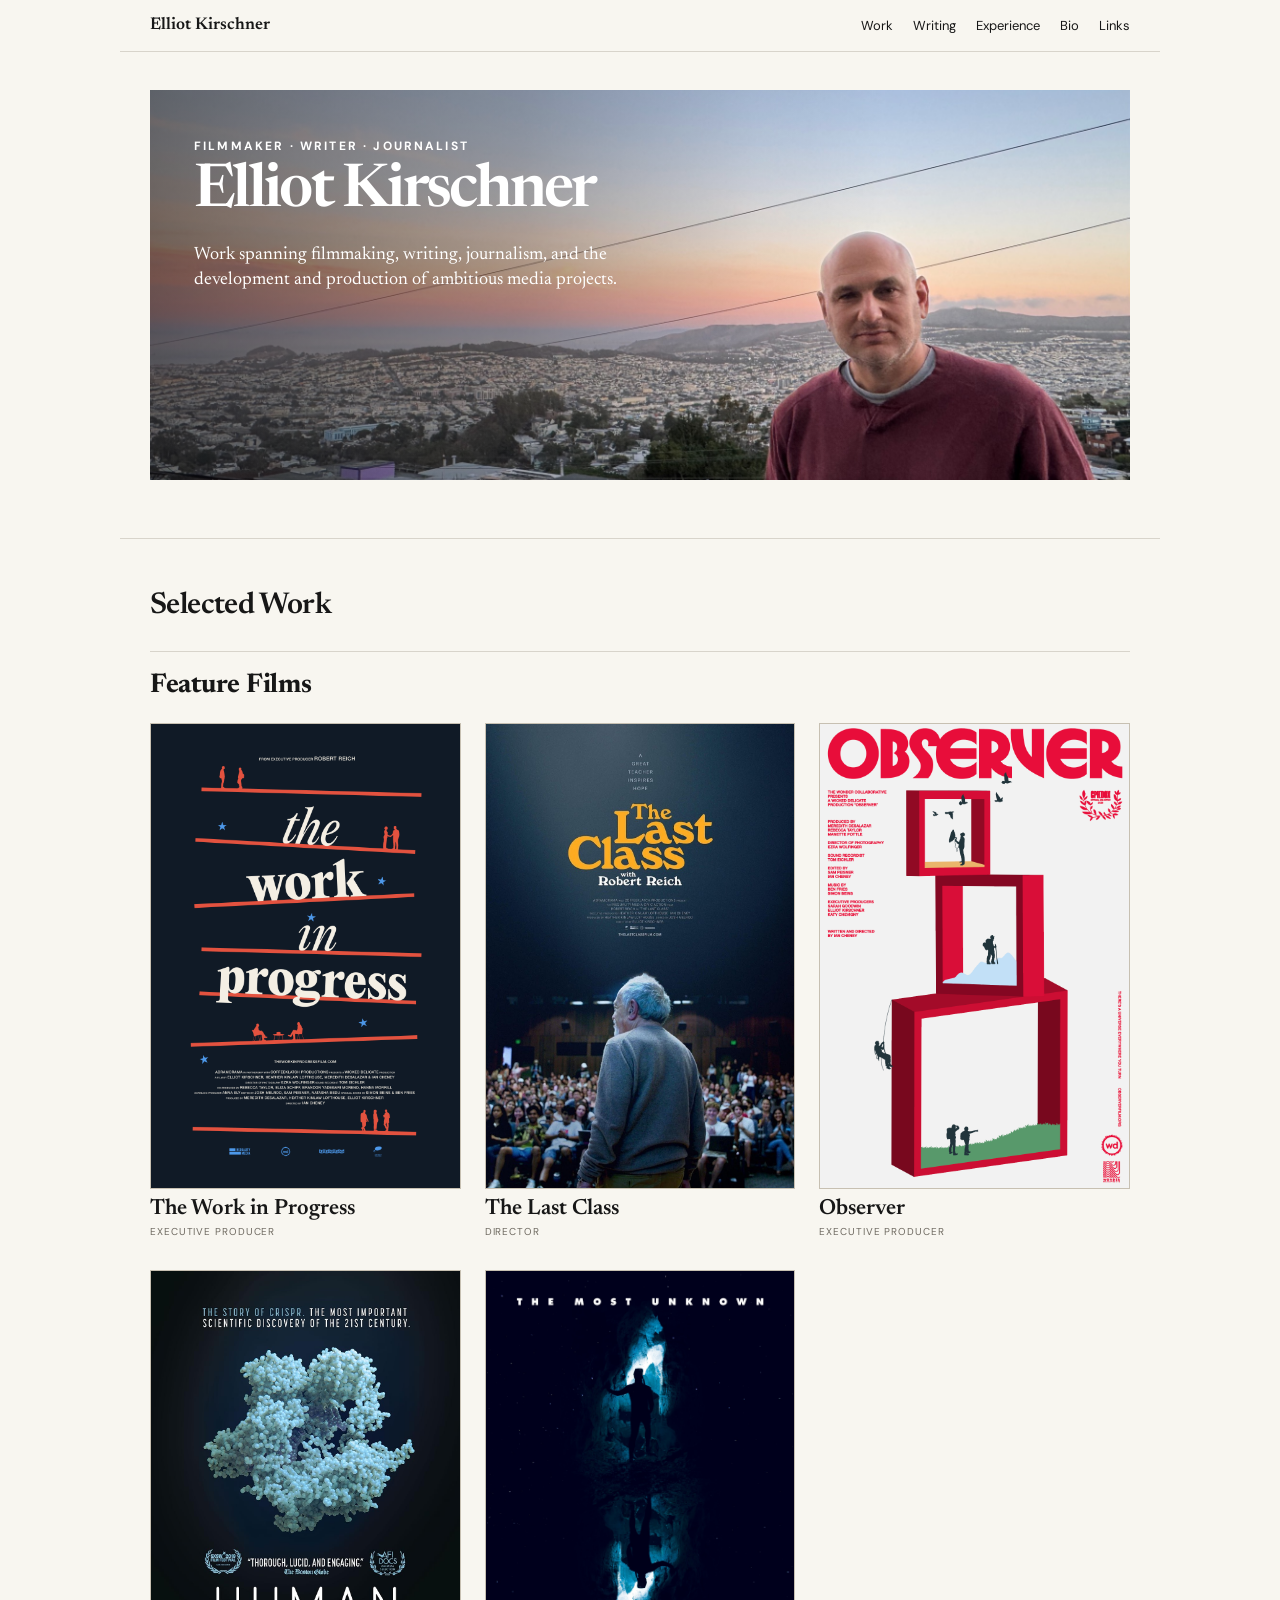
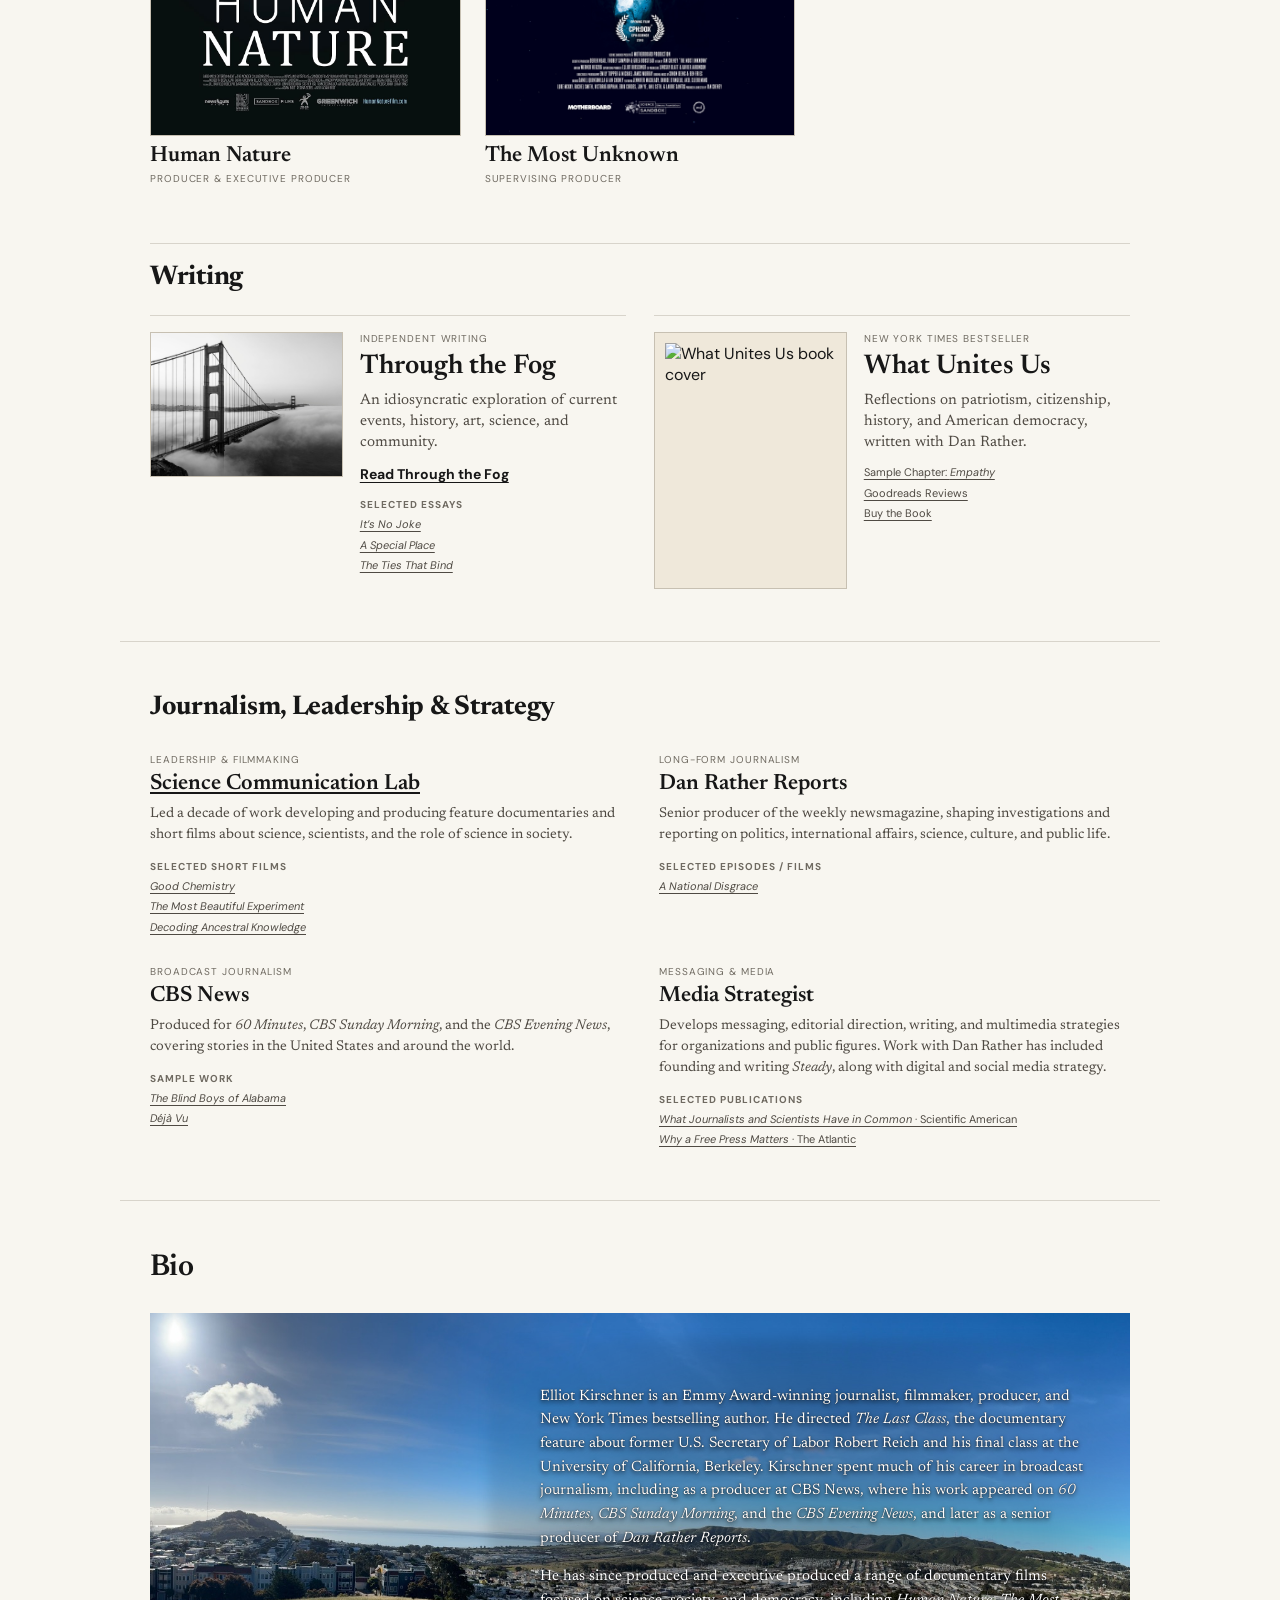
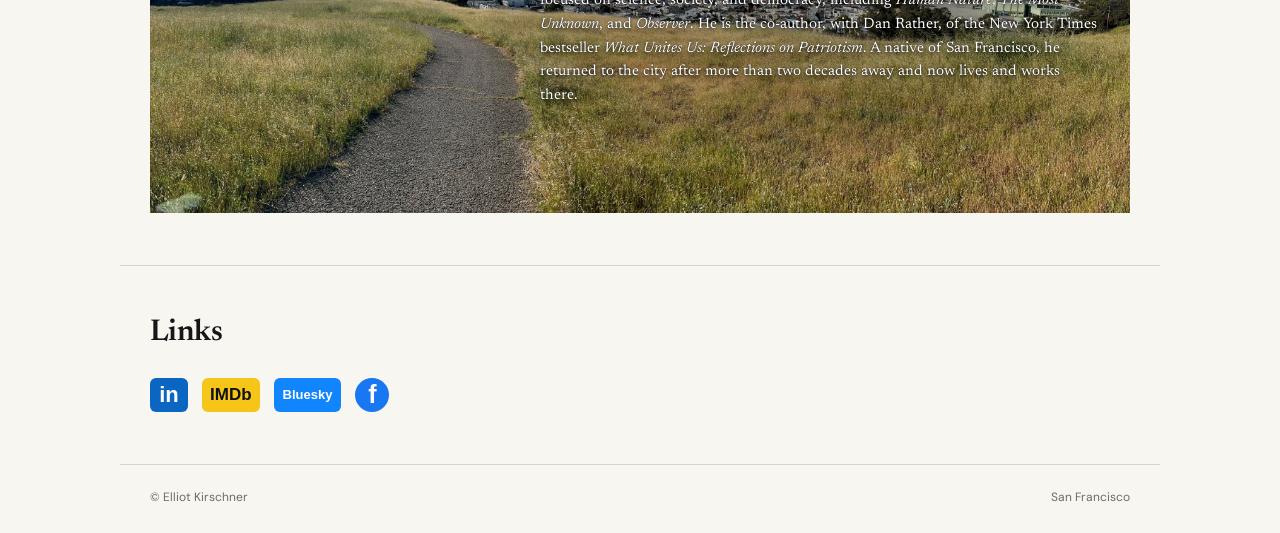
==== index.html @ ff033058 "Add files via upload" ====
<!doctype html>
<html lang="en">
<head>
<meta charset="utf-8">
<meta name="viewport" content="width=device-width,initial-scale=1">
<meta name="description" content="Elliot Kirschner — filmmaker, writer, journalist.">
<title>Elliot Kirschner</title>
<link rel="preconnect" href="https://fonts.googleapis.com">
<link rel="preconnect" href="https://fonts.gstatic.com" crossorigin>
<link href="https://fonts.googleapis.com/css2?family=DM+Sans:wght@400;500;600&family=Newsreader:opsz,wght@6..72,400;6..72,500;6..72,600&display=swap" rel="stylesheet">
<link rel="stylesheet" href="styles.css">
</head>
<body>
<header class="site-header wrap">
<a class="brand" href="#top">Elliot Kirschner</a>
<nav><a href="#work">Work</a><a href="#writing">Writing</a><a href="#experience">Experience</a><a href="#bio">Bio</a><a href="#links">Links</a></nav>
</header>

<main id="top">
<section class="hero wrap">
  <div class="hero-stage">
    <img src="images/hero-banner.jpg" alt="Elliot Kirschner overlooking San Francisco at sunset">
    <div class="hero-copy">
      <div class="kicker">FILMMAKER · WRITER · JOURNALIST</div>
      <h1>Elliot Kirschner</h1>
      <p>Work spanning filmmaking, writing, journalism, and the development and production of ambitious media projects.</p>
    </div>
  </div>
</section>

<section id="work" class="wrap section">
  <h2 class="major-heading">Selected Work</h2>
  <div class="content-section">
    <h3 class="section-heading">Feature Films</h3>
    <div class="films">
      <article class="film"><a class="poster" href="https://www.theworkinprogressfilm.com" target="_blank" rel="noopener"><img src="images/the-work-in-progress.png" alt="The Work in Progress poster"><span class="poster-hover">Americans across generations and backgrounds sit down, ask one another questions, and listen.</span></a><h4><a href="https://www.theworkinprogressfilm.com" target="_blank" rel="noopener">The Work in Progress</a></h4><div class="role">Executive Producer</div></article>
      <article class="film"><a class="poster" href="https://www.thelastclassfilm.com" target="_blank" rel="noopener"><img src="images/the-last-class.jpg" alt="The Last Class poster"><span class="poster-hover">Robert Reich teaches his final class at the University of California, Berkeley.</span></a><h4><a href="https://www.thelastclassfilm.com" target="_blank" rel="noopener">The Last Class</a></h4><div class="role">Director</div></article>
      <article class="film"><a class="poster" href="https://sciencecommunicationlab.org/science-documentaries/observer/" target="_blank" rel="noopener"><img src="images/observer.png" alt="Observer poster"><span class="poster-hover">An exploration of observation, attention, and the ways we learn to see.</span></a><h4><a href="https://sciencecommunicationlab.org/science-documentaries/observer/" target="_blank" rel="noopener">Observer</a></h4><div class="role">Executive Producer</div></article>
      <article class="film"><a class="poster" href="https://sciencecommunicationlab.org/science-documentaries/crispr/" target="_blank" rel="noopener"><img src="images/human-nature.jpg" alt="Human Nature poster"><span class="poster-hover">The story of CRISPR and the power to rewrite the code of life.</span></a><h4><a href="https://sciencecommunicationlab.org/science-documentaries/crispr/" target="_blank" rel="noopener">Human Nature</a></h4><div class="role">Producer &amp; Executive Producer</div></article>
      <article class="film"><a class="poster" href="https://www.sandboxfilms.org/films/the-most-unknown/" target="_blank" rel="noopener"><img src="images/the-most-unknown.jpg" alt="The Most Unknown poster"><span class="poster-hover">Nine scientists travel across disciplines in search of questions at the edge of knowledge.</span></a><h4><a href="https://www.sandboxfilms.org/films/the-most-unknown/" target="_blank" rel="noopener">The Most Unknown</a></h4><div class="role">Supervising Producer</div></article>
    </div>
  </div>

  <div id="writing" class="content-section writing-section">
    <h3 class="section-heading">Writing</h3>
    <div class="writing-grid">
      <article class="writing-feature">
        <div class="writing-image"><img src="images/through-the-fog.jpg" alt="Golden Gate Bridge in fog"></div>
        <div class="writing-copy">
          <div class="role">Independent writing</div>
          <h4>Through the Fog</h4>
          <p>An idiosyncratic exploration of current events, history, art, science, and community.</p>
          <a class="primary-link" href="https://elliotkirschner.substack.com/" target="_blank" rel="noopener">Read Through the Fog</a>
          <div class="subheading">Selected essays</div>
          <div class="selected-links">
            <a href="https://elliotkirschner.substack.com/p/its-no-joke" target="_blank" rel="noopener"><em>It’s No Joke</em></a>
            <a href="https://elliotkirschner.substack.com/p/a-special-place" target="_blank" rel="noopener"><em>A Special Place</em></a>
            <a href="https://elliotkirschner.substack.com/p/the-ties-that-bind" target="_blank" rel="noopener"><em>The Ties That Bind</em></a>
          </div>
        </div>
      </article>

      <article class="writing-feature">
        <div class="writing-image book"><img src="https://www.hachettebookgroup.com/wp-content/uploads/2026/02/9781616209940.jpg" alt="What Unites Us book cover"></div>
        <div class="writing-copy">
          <div class="role">New York Times bestseller</div>
          <h4>What Unites Us</h4>
          <p>Reflections on patriotism, citizenship, history, and American democracy, written with Dan Rather.</p>
          <div class="selected-links book-links">
            <a href="https://www.buzzfeednews.com/article/danrather/dan-rather-on-why-america-needs-more-empathy" target="_blank" rel="noopener">Sample Chapter: <em>Empathy</em></a>
            <a href="https://www.goodreads.com/en/book/show/34519483-what-unites-us" target="_blank" rel="noopener">Goodreads Reviews</a>
            <a href="https://bookshop.org/p/books/what-unites-us-reflections-on-patriotism-dan-rather/f3077789782a087e" target="_blank" rel="noopener">Buy the Book</a>
          </div>
        </div>
      </article>
    </div>
  </div>
</section>

<section id="experience" class="wrap section">
  <h2 class="section-heading experience-heading">Journalism, Leadership &amp; Strategy</h2>
  <div class="breadth-grid">
    <article class="breadth-item"><div class="breadth-type">Leadership &amp; filmmaking</div><h4><a href="https://sciencecommunicationlab.org/" target="_blank" rel="noopener">Science Communication Lab</a></h4><p>Led a decade of work developing and producing feature documentaries and short films about science, scientists, and the role of science in society.</p><div class="subheading">Selected short films</div><div class="selected-links"><a href="https://www.youtube.com/watch?v=cuHD7jCY8X4" target="_blank" rel="noopener"><em>Good Chemistry</em></a><a href="https://www.youtube.com/watch?v=7-tnuAqEp9g" target="_blank" rel="noopener"><em>The Most Beautiful Experiment</em></a><a href="https://www.youtube.com/watch?v=SrANdtOFPC4" target="_blank" rel="noopener"><em>Decoding Ancestral Knowledge</em></a></div></article>
    <article class="breadth-item"><div class="breadth-type">Long-form journalism</div><h4>Dan Rather Reports</h4><p>Senior producer of the weekly newsmagazine, shaping investigations and reporting on politics, international affairs, science, culture, and public life.</p><div class="subheading">Selected episodes / films</div><div class="selected-links"><a href="https://www.youtube.com/watch?v=4xypiZ-hqdY" target="_blank" rel="noopener"><em>A National Disgrace</em></a></div></article>
    <article class="breadth-item"><div class="breadth-type">Broadcast journalism</div><h4>CBS News</h4><p>Produced for <em>60 Minutes</em>, <em>CBS Sunday Morning</em>, and the <em>CBS Evening News</em>, covering stories in the United States and around the world.</p><div class="subheading">Sample work</div><div class="selected-links"><a href="https://www.youtube.com/watch?v=spJ14-DOhh4" target="_blank" rel="noopener"><em>The Blind Boys of Alabama</em></a><a href="https://vimeo.com/210283270" target="_blank" rel="noopener"><em>Déjà Vu</em></a></div></article>
    <article class="breadth-item"><div class="breadth-type">Messaging &amp; media</div><h4>Media Strategist</h4><p>Develops messaging, editorial direction, writing, and multimedia strategies for organizations and public figures. Work with Dan Rather has included founding and writing <em>Steady</em>, along with digital and social media strategy.</p><div class="subheading">Selected publications</div><div class="selected-links"><a href="https://www.scientificamerican.com/blog/observations/what-journalists-and-scientists-have-in-common/" target="_blank" rel="noopener"><em>What Journalists and Scientists Have in Common</em> · Scientific American</a><a href="https://www.theatlantic.com/ideas/archive/2018/08/why-a-free-press-matters/567676/" target="_blank" rel="noopener"><em>Why a Free Press Matters</em> · The Atlantic</a></div></article>
  </div>
</section>

<section id="bio" class="wrap section">
  <h2 class="major-heading">Bio</h2>
  <div class="bio-stage">
    <img src="images/bio-san-francisco.jpeg" alt="San Francisco landscape with a curving path">
    <div class="bio-card">
      <p>Elliot Kirschner is an Emmy Award-winning journalist, filmmaker, producer, and New York Times bestselling author. He directed <em>The Last Class</em>, the documentary feature about former U.S. Secretary of Labor Robert Reich and his final class at the University of California, Berkeley. Kirschner spent much of his career in broadcast journalism, including as a producer at CBS News, where his work appeared on <em>60 Minutes</em>, <em>CBS Sunday Morning</em>, and the <em>CBS Evening News</em>, and later as a senior producer of <em>Dan Rather Reports</em>.</p>
      <p>He has since produced and executive produced a range of documentary films focused on science, society, and democracy, including <em>Human Nature</em>, <em>The Most Unknown</em>, and <em>Observer</em>. He is the co-author, with Dan Rather, of the New York Times bestseller <em>What Unites Us: Reflections on Patriotism</em>. A native of San Francisco, he returned to the city after more than two decades away and now lives and works there.</p>
    </div>
  </div>
</section>

<section id="links" class="wrap section">
  <h2 class="major-heading">Links</h2>
  <div class="social-links">
    <a class="social linkedin" href="https://www.linkedin.com/in/elliot-kirschner-91571211" target="_blank" rel="noopener">in</a>
    <a class="social imdb" href="https://www.imdb.com/name/nm2803921/" target="_blank" rel="noopener">IMDb</a>
    <a class="social bluesky" href="https://bsky.app/profile/elliotkirschner.bsky.social" target="_blank" rel="noopener">Bluesky</a>
    <a class="social facebook" href="https://www.facebook.com/elliot.kirschner" target="_blank" rel="noopener">f</a>
  </div>
</section>
</main>

<footer class="wrap footer"><span>© <span id="year"></span> Elliot Kirschner</span><span>San Francisco</span></footer>
<script src="script.js"></script>
</body>
</html>
---- styles.css ----
:root{--paper:#f8f6f0;--ink:#171717;--muted:#6f6a61;--line:#d8d4cb}
*{box-sizing:border-box}html{scroll-behavior:smooth}body{margin:0;background:var(--paper);color:var(--ink);font-family:"DM Sans",Arial,sans-serif}img{display:block;max-width:100%}a{color:inherit}.wrap{max-width:1040px;margin:0 auto;padding-left:30px;padding-right:30px}
.site-header{display:flex;justify-content:space-between;align-items:center;padding-top:17px;padding-bottom:17px;border-bottom:1px solid var(--line)}.brand{text-decoration:none;font:600 17px "Newsreader",Georgia,serif}nav{display:flex;gap:20px;flex-wrap:wrap}nav a{text-decoration:none;font-size:13px}
.hero{padding-top:38px;padding-bottom:58px}.hero-stage{position:relative;height:390px;overflow:hidden;background:#d8d4cb}.hero-stage>img{position:absolute;inset:0;width:100%;height:100%;object-fit:cover;object-position:center 50%}.hero-stage:after{content:"";position:absolute;inset:0;background:linear-gradient(90deg,rgba(14,14,17,.58) 0%,rgba(14,14,17,.34) 38%,rgba(14,14,17,.08) 62%,rgba(14,14,17,0) 75%)}.hero-copy{position:relative;z-index:1;width:56%;max-width:560px;padding:48px 44px 36px;color:#fff}.kicker{font-size:12px;letter-spacing:.18em;text-transform:uppercase;font-weight:700;margin-bottom:10px}h1{font:600 60px/.95 "Newsreader",Georgia,serif;letter-spacing:-.045em;margin:0 0 22px}.hero-copy p{font:400 18px/1.4 "Newsreader",Georgia,serif;margin:0;max-width:520px}
.section{border-top:1px solid var(--line);padding-top:52px;padding-bottom:52px}.major-heading{font:600 30px/1 "Newsreader",Georgia,serif;letter-spacing:-.02em;margin:0 0 30px}.content-section{border-top:1px solid var(--line);padding-top:20px}.content-section+.content-section{margin-top:58px}.section-heading{font:700 27px/1 "Newsreader",Georgia,serif;letter-spacing:-.01em;margin:0 0 24px}.experience-heading{margin-bottom:30px}
.films{display:grid;grid-template-columns:repeat(3,minmax(0,1fr));gap:32px 24px}.poster{display:block;position:relative;width:100%;aspect-ratio:2/3;overflow:hidden;background:#ddd7ca;border:1px solid #c7c0b2;text-decoration:none}.poster img{width:100%;height:100%;object-fit:cover;transition:transform .28s ease,filter .28s ease}.poster-hover{position:absolute;inset:0;display:flex;align-items:flex-end;padding:14px;background:linear-gradient(to top,rgba(15,15,15,.88),rgba(15,15,15,.12) 72%);color:#fff;font:400 13px/1.38 "Newsreader",Georgia,serif;opacity:0;transition:opacity .22s ease}.poster:hover .poster-hover,.poster:focus-visible .poster-hover{opacity:1}.poster:hover img,.poster:focus-visible img{transform:scale(1.025);filter:brightness(.8)}.film h4{font:600 22px/1.05 "Newsreader",Georgia,serif;margin:9px 0 4px}.film h4 a{text-decoration:none}.role,.breadth-type{font-size:10px;text-transform:uppercase;letter-spacing:.09em;color:var(--muted)}
.writing-grid{display:grid;grid-template-columns:1fr 1fr;gap:28px}.writing-feature{border-top:1px solid var(--line);padding-top:16px;display:grid;grid-template-columns:minmax(145px,.42fr) minmax(0,.58fr);gap:17px;align-items:start}.writing-image{width:100%;aspect-ratio:4/3;overflow:hidden;background:#ddd7ca;border:1px solid #c7c0b2}.writing-image.book{aspect-ratio:3/4;background:#efe8da;padding:10px}.writing-image img{width:100%;height:100%;object-fit:cover}.writing-image.book img{object-fit:contain}.writing-copy h4{font:600 27px/1.05 "Newsreader",Georgia,serif;margin:8px 0}.writing-copy p{font:400 15px/1.42 "Newsreader",Georgia,serif;color:#4f4a43;margin:8px 0 10px}.primary-link{font-size:14px;font-weight:700;text-underline-offset:3px}.subheading{margin:14px 0 6px;font-size:10px;text-transform:uppercase;letter-spacing:.1em;color:var(--muted);font-weight:700}.selected-links{display:flex;flex-direction:column;gap:5px;align-items:flex-start}.selected-links a{font-size:11px;line-height:1.4;text-decoration:underline;text-underline-offset:3px;color:#4f4a43}.book-links{margin-top:12px}
.breadth-grid{display:grid;grid-template-columns:repeat(2,minmax(0,1fr));gap:28px 38px}.breadth-item{padding-top:2px}.breadth-item h4{font:600 22px/1.08 "Newsreader",Georgia,serif;margin:7px 0}.breadth-item h4 a{text-underline-offset:3px}.breadth-item p{font:400 14px/1.5 "Newsreader",Georgia,serif;color:#4f4a43;margin:0}
.bio-stage{position:relative;min-height:500px;overflow:hidden;background:#d9d5cb}.bio-stage>img{position:absolute;z-index:0;inset:0;width:100%;height:100%;object-fit:cover;object-position:center 50%}.bio-card{position:relative;z-index:2;width:min(620px,64%);margin:44px 0 44px auto;padding:28px 30px 16px;background:transparent;box-shadow:none;isolation:isolate}.bio-card:before{content:"";position:absolute;z-index:-1;inset:-18px -22px -12px;background:radial-gradient(ellipse at center,rgba(0,0,0,.34) 0%,rgba(0,0,0,.24) 48%,rgba(0,0,0,.08) 76%,rgba(0,0,0,0) 100%);filter:blur(6px)}.bio-card p{font:400 15px/1.58 "Newsreader",Georgia,serif;color:#fff;margin:0 0 15px;text-shadow:0 2px 4px rgba(0,0,0,.8),0 0 1px rgba(0,0,0,.9)}
.social-links{display:flex;align-items:center;gap:14px;flex-wrap:wrap}.social{display:inline-flex;align-items:center;justify-content:center;min-width:38px;height:34px;text-decoration:none;font-weight:700;border-radius:6px}.linkedin{font-family:Arial,sans-serif;font-size:22px;background:#0a66c2;color:#fff;padding:0 8px}.imdb{font-family:Arial,sans-serif;font-size:17px;background:#f5c518;color:#111;padding:0 8px}.bluesky{font-family:Arial,sans-serif;font-size:13px;background:#1185fe;color:#fff;padding:0 9px}.facebook{font-family:Arial,sans-serif;font-size:25px;background:#1877f2;color:#fff;width:34px;min-width:34px;border-radius:50%}.footer{padding-top:24px;padding-bottom:28px;border-top:1px solid var(--line);display:flex;justify-content:space-between;color:var(--muted);font-size:12px}
@media(max-width:900px){.films{grid-template-columns:repeat(2,minmax(0,1fr))}.hero-copy{width:64%}}
@media(max-width:700px){.wrap{padding-left:18px;padding-right:18px}nav{gap:10px}.hero{padding-top:26px;padding-bottom:42px}.hero-stage{height:420px}.hero-stage>img{object-position:68% 50%}.hero-copy{width:92%;padding:30px 20px 24px}h1{font-size:46px}.hero-copy p{font-size:16px}.films{grid-template-columns:repeat(2,minmax(0,1fr));gap:18px 14px}.writing-grid,.breadth-grid{grid-template-columns:1fr}.bio-stage{min-height:620px}.bio-card{width:calc(100% - 28px);margin:180px 14px 20px;padding:22px 20px 10px}}
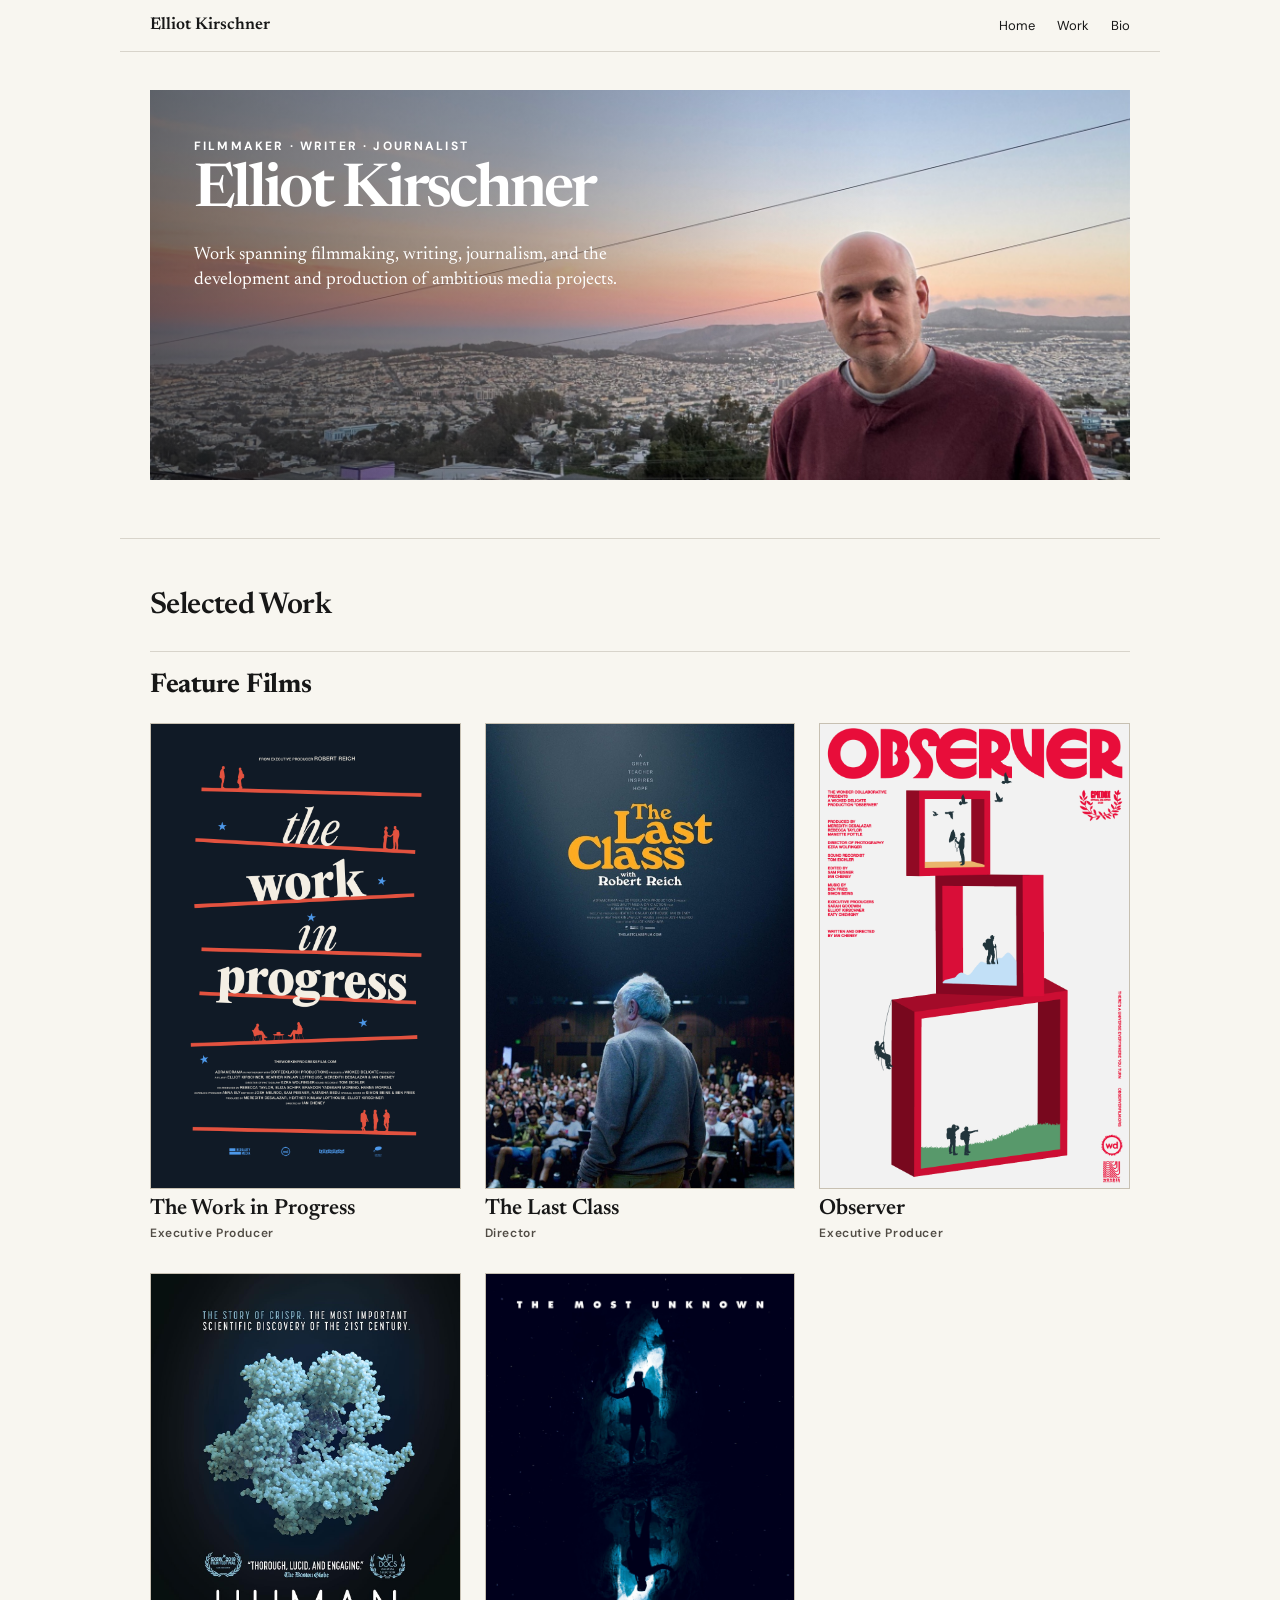
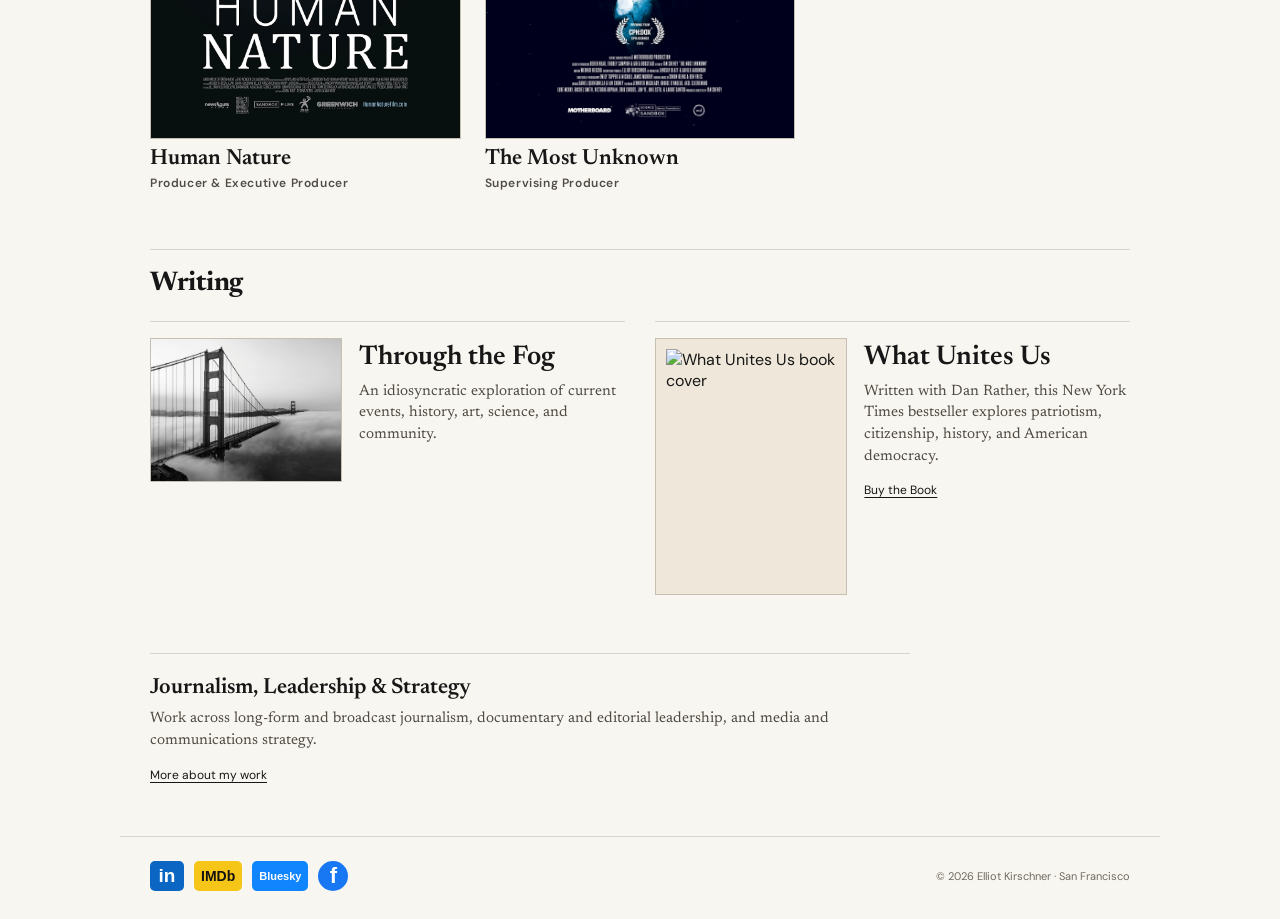
==== commit 81fd433b: "Add files via upload" ====
--- a/index.html
+++ b/index.html
@@ -1,115 +1,6 @@
-<!doctype html>
-<html lang="en">
-<head>
-<meta charset="utf-8">
-<meta name="viewport" content="width=device-width,initial-scale=1">
-<meta name="description" content="Elliot Kirschner — filmmaker, writer, journalist.">
-<title>Elliot Kirschner</title>
-<link rel="preconnect" href="https://fonts.googleapis.com">
-<link rel="preconnect" href="https://fonts.gstatic.com" crossorigin>
-<link href="https://fonts.googleapis.com/css2?family=DM+Sans:wght@400;500;600&family=Newsreader:opsz,wght@6..72,400;6..72,500;6..72,600&display=swap" rel="stylesheet">
-<link rel="stylesheet" href="styles.css">
-</head>
-<body>
-<header class="site-header wrap">
-<a class="brand" href="#top">Elliot Kirschner</a>
-<nav><a href="#work">Work</a><a href="#writing">Writing</a><a href="#experience">Experience</a><a href="#bio">Bio</a><a href="#links">Links</a></nav>
-</header>
-
-<main id="top">
-<section class="hero wrap">
-  <div class="hero-stage">
-    <img src="images/hero-banner.jpg" alt="Elliot Kirschner overlooking San Francisco at sunset">
-    <div class="hero-copy">
-      <div class="kicker">FILMMAKER · WRITER · JOURNALIST</div>
-      <h1>Elliot Kirschner</h1>
-      <p>Work spanning filmmaking, writing, journalism, and the development and production of ambitious media projects.</p>
-    </div>
-  </div>
-</section>
-
-<section id="work" class="wrap section">
-  <h2 class="major-heading">Selected Work</h2>
-  <div class="content-section">
-    <h3 class="section-heading">Feature Films</h3>
-    <div class="films">
-      <article class="film"><a class="poster" href="https://www.theworkinprogressfilm.com" target="_blank" rel="noopener"><img src="images/the-work-in-progress.png" alt="The Work in Progress poster"><span class="poster-hover">Americans across generations and backgrounds sit down, ask one another questions, and listen.</span></a><h4><a href="https://www.theworkinprogressfilm.com" target="_blank" rel="noopener">The Work in Progress</a></h4><div class="role">Executive Producer</div></article>
-      <article class="film"><a class="poster" href="https://www.thelastclassfilm.com" target="_blank" rel="noopener"><img src="images/the-last-class.jpg" alt="The Last Class poster"><span class="poster-hover">Robert Reich teaches his final class at the University of California, Berkeley.</span></a><h4><a href="https://www.thelastclassfilm.com" target="_blank" rel="noopener">The Last Class</a></h4><div class="role">Director</div></article>
-      <article class="film"><a class="poster" href="https://sciencecommunicationlab.org/science-documentaries/observer/" target="_blank" rel="noopener"><img src="images/observer.png" alt="Observer poster"><span class="poster-hover">An exploration of observation, attention, and the ways we learn to see.</span></a><h4><a href="https://sciencecommunicationlab.org/science-documentaries/observer/" target="_blank" rel="noopener">Observer</a></h4><div class="role">Executive Producer</div></article>
-      <article class="film"><a class="poster" href="https://sciencecommunicationlab.org/science-documentaries/crispr/" target="_blank" rel="noopener"><img src="images/human-nature.jpg" alt="Human Nature poster"><span class="poster-hover">The story of CRISPR and the power to rewrite the code of life.</span></a><h4><a href="https://sciencecommunicationlab.org/science-documentaries/crispr/" target="_blank" rel="noopener">Human Nature</a></h4><div class="role">Producer &amp; Executive Producer</div></article>
-      <article class="film"><a class="poster" href="https://www.sandboxfilms.org/films/the-most-unknown/" target="_blank" rel="noopener"><img src="images/the-most-unknown.jpg" alt="The Most Unknown poster"><span class="poster-hover">Nine scientists travel across disciplines in search of questions at the edge of knowledge.</span></a><h4><a href="https://www.sandboxfilms.org/films/the-most-unknown/" target="_blank" rel="noopener">The Most Unknown</a></h4><div class="role">Supervising Producer</div></article>
-    </div>
-  </div>
-
-  <div id="writing" class="content-section writing-section">
-    <h3 class="section-heading">Writing</h3>
-    <div class="writing-grid">
-      <article class="writing-feature">
-        <div class="writing-image"><img src="images/through-the-fog.jpg" alt="Golden Gate Bridge in fog"></div>
-        <div class="writing-copy">
-          <div class="role">Independent writing</div>
-          <h4>Through the Fog</h4>
-          <p>An idiosyncratic exploration of current events, history, art, science, and community.</p>
-          <a class="primary-link" href="https://elliotkirschner.substack.com/" target="_blank" rel="noopener">Read Through the Fog</a>
-          <div class="subheading">Selected essays</div>
-          <div class="selected-links">
-            <a href="https://elliotkirschner.substack.com/p/its-no-joke" target="_blank" rel="noopener"><em>It’s No Joke</em></a>
-            <a href="https://elliotkirschner.substack.com/p/a-special-place" target="_blank" rel="noopener"><em>A Special Place</em></a>
-            <a href="https://elliotkirschner.substack.com/p/the-ties-that-bind" target="_blank" rel="noopener"><em>The Ties That Bind</em></a>
-          </div>
-        </div>
-      </article>
-
-      <article class="writing-feature">
-        <div class="writing-image book"><img src="https://www.hachettebookgroup.com/wp-content/uploads/2026/02/9781616209940.jpg" alt="What Unites Us book cover"></div>
-        <div class="writing-copy">
-          <div class="role">New York Times bestseller</div>
-          <h4>What Unites Us</h4>
-          <p>Reflections on patriotism, citizenship, history, and American democracy, written with Dan Rather.</p>
-          <div class="selected-links book-links">
-            <a href="https://www.buzzfeednews.com/article/danrather/dan-rather-on-why-america-needs-more-empathy" target="_blank" rel="noopener">Sample Chapter: <em>Empathy</em></a>
-            <a href="https://www.goodreads.com/en/book/show/34519483-what-unites-us" target="_blank" rel="noopener">Goodreads Reviews</a>
-            <a href="https://bookshop.org/p/books/what-unites-us-reflections-on-patriotism-dan-rather/f3077789782a087e" target="_blank" rel="noopener">Buy the Book</a>
-          </div>
-        </div>
-      </article>
-    </div>
-  </div>
-</section>
-
-<section id="experience" class="wrap section">
-  <h2 class="section-heading experience-heading">Journalism, Leadership &amp; Strategy</h2>
-  <div class="breadth-grid">
-    <article class="breadth-item"><div class="breadth-type">Leadership &amp; filmmaking</div><h4><a href="https://sciencecommunicationlab.org/" target="_blank" rel="noopener">Science Communication Lab</a></h4><p>Led a decade of work developing and producing feature documentaries and short films about science, scientists, and the role of science in society.</p><div class="subheading">Selected short films</div><div class="selected-links"><a href="https://www.youtube.com/watch?v=cuHD7jCY8X4" target="_blank" rel="noopener"><em>Good Chemistry</em></a><a href="https://www.youtube.com/watch?v=7-tnuAqEp9g" target="_blank" rel="noopener"><em>The Most Beautiful Experiment</em></a><a href="https://www.youtube.com/watch?v=SrANdtOFPC4" target="_blank" rel="noopener"><em>Decoding Ancestral Knowledge</em></a></div></article>
-    <article class="breadth-item"><div class="breadth-type">Long-form journalism</div><h4>Dan Rather Reports</h4><p>Senior producer of the weekly newsmagazine, shaping investigations and reporting on politics, international affairs, science, culture, and public life.</p><div class="subheading">Selected episodes / films</div><div class="selected-links"><a href="https://www.youtube.com/watch?v=4xypiZ-hqdY" target="_blank" rel="noopener"><em>A National Disgrace</em></a></div></article>
-    <article class="breadth-item"><div class="breadth-type">Broadcast journalism</div><h4>CBS News</h4><p>Produced for <em>60 Minutes</em>, <em>CBS Sunday Morning</em>, and the <em>CBS Evening News</em>, covering stories in the United States and around the world.</p><div class="subheading">Sample work</div><div class="selected-links"><a href="https://www.youtube.com/watch?v=spJ14-DOhh4" target="_blank" rel="noopener"><em>The Blind Boys of Alabama</em></a><a href="https://vimeo.com/210283270" target="_blank" rel="noopener"><em>Déjà Vu</em></a></div></article>
-    <article class="breadth-item"><div class="breadth-type">Messaging &amp; media</div><h4>Media Strategist</h4><p>Develops messaging, editorial direction, writing, and multimedia strategies for organizations and public figures. Work with Dan Rather has included founding and writing <em>Steady</em>, along with digital and social media strategy.</p><div class="subheading">Selected publications</div><div class="selected-links"><a href="https://www.scientificamerican.com/blog/observations/what-journalists-and-scientists-have-in-common/" target="_blank" rel="noopener"><em>What Journalists and Scientists Have in Common</em> · Scientific American</a><a href="https://www.theatlantic.com/ideas/archive/2018/08/why-a-free-press-matters/567676/" target="_blank" rel="noopener"><em>Why a Free Press Matters</em> · The Atlantic</a></div></article>
-  </div>
-</section>
-
-<section id="bio" class="wrap section">
-  <h2 class="major-heading">Bio</h2>
-  <div class="bio-stage">
-    <img src="images/bio-san-francisco.jpeg" alt="San Francisco landscape with a curving path">
-    <div class="bio-card">
-      <p>Elliot Kirschner is an Emmy Award-winning journalist, filmmaker, producer, and New York Times bestselling author. He directed <em>The Last Class</em>, the documentary feature about former U.S. Secretary of Labor Robert Reich and his final class at the University of California, Berkeley. Kirschner spent much of his career in broadcast journalism, including as a producer at CBS News, where his work appeared on <em>60 Minutes</em>, <em>CBS Sunday Morning</em>, and the <em>CBS Evening News</em>, and later as a senior producer of <em>Dan Rather Reports</em>.</p>
-      <p>He has since produced and executive produced a range of documentary films focused on science, society, and democracy, including <em>Human Nature</em>, <em>The Most Unknown</em>, and <em>Observer</em>. He is the co-author, with Dan Rather, of the New York Times bestseller <em>What Unites Us: Reflections on Patriotism</em>. A native of San Francisco, he returned to the city after more than two decades away and now lives and works there.</p>
-    </div>
-  </div>
-</section>
-
-<section id="links" class="wrap section">
-  <h2 class="major-heading">Links</h2>
-  <div class="social-links">
-    <a class="social linkedin" href="https://www.linkedin.com/in/elliot-kirschner-91571211" target="_blank" rel="noopener">in</a>
-    <a class="social imdb" href="https://www.imdb.com/name/nm2803921/" target="_blank" rel="noopener">IMDb</a>
-    <a class="social bluesky" href="https://bsky.app/profile/elliotkirschner.bsky.social" target="_blank" rel="noopener">Bluesky</a>
-    <a class="social facebook" href="https://www.facebook.com/elliot.kirschner" target="_blank" rel="noopener">f</a>
-  </div>
-</section>
-</main>
-
-<footer class="wrap footer"><span>© <span id="year"></span> Elliot Kirschner</span><span>San Francisco</span></footer>
-<script src="script.js"></script>
-</body>
-</html>+<!doctype html><html lang="en"><head><meta charset="utf-8"><meta name="viewport" content="width=device-width,initial-scale=1"><meta name="description" content="Elliot Kirschner — filmmaker, writer, journalist."><title>Elliot Kirschner</title><link rel="preconnect" href="https://fonts.googleapis.com"><link rel="preconnect" href="https://fonts.gstatic.com" crossorigin><link href="https://fonts.googleapis.com/css2?family=DM+Sans:wght@400;500;600&family=Newsreader:opsz,wght@6..72,400;6..72,500;6..72,600&display=swap" rel="stylesheet"><link rel="stylesheet" href="styles.css"></head><body><header class="site-header wrap"><a class="brand" href="index.html">Elliot Kirschner</a><nav><a href="index.html">Home</a><a href="work.html">Work</a><a href="bio.html">Bio</a></nav></header><main><section class="hero wrap"><div class="hero-stage"><img src="images/hero-banner.jpg" alt="Elliot Kirschner overlooking San Francisco at sunset"><div class="hero-copy"><div class="kicker">FILMMAKER · WRITER · JOURNALIST</div><h1>Elliot Kirschner</h1><p>Work spanning filmmaking, writing, journalism, and the development and production of ambitious media projects.</p></div></div></section><section class="wrap section"><h2 class="major-heading">Selected Work</h2><div class="content-section"><h2 class="section-heading">Feature Films</h2><div class="films">
+<article class="film"><a class="poster" href="https://www.theworkinprogressfilm.com" target="_blank" rel="noopener"><img src="images/the-work-in-progress.png" alt="The Work in Progress poster"><span class="poster-hover">A team of filmmakers travels across the country, bringing together Americans from different generations and backgrounds for candid conversations about who we are, where the country has been, and where it might be headed.</span></a><h3><a href="https://www.theworkinprogressfilm.com" target="_blank" rel="noopener">The Work in Progress</a></h3><div class="role">Executive Producer</div></article>
+<article class="film"><a class="poster" href="https://www.thelastclassfilm.com" target="_blank" rel="noopener"><img src="images/the-last-class.jpg" alt="The Last Class poster"><span class="poster-hover">In his final semester at UC Berkeley, former U.S. Secretary of Labor Robert Reich reflects on inequality, democracy, and the responsibilities of citizenship while teaching one last class to a new generation.</span></a><h3><a href="https://www.thelastclassfilm.com" target="_blank" rel="noopener">The Last Class</a></h3><div class="role">Director</div></article>
+<article class="film"><a class="poster" href="https://sciencecommunicationlab.org/science-documentaries/observer/" target="_blank" rel="noopener"><img src="images/observer.png" alt="Observer poster"><span class="poster-hover">A meditation on observation itself, following people whose work depends on learning how to notice, interpret, and make sense of the world with unusual care and attention.</span></a><h3><a href="https://sciencecommunicationlab.org/science-documentaries/observer/" target="_blank" rel="noopener">Observer</a></h3><div class="role">Executive Producer</div></article>
+<article class="film"><a class="poster" href="https://sciencecommunicationlab.org/science-documentaries/crispr/" target="_blank" rel="noopener"><img src="images/human-nature.jpg" alt="Human Nature poster"><span class="poster-hover">The story of CRISPR, the breakthrough gene-editing technology that gives scientists unprecedented power to rewrite DNA, and the profound scientific and ethical questions that come with it.</span></a><h3><a href="https://sciencecommunicationlab.org/science-documentaries/crispr/" target="_blank" rel="noopener">Human Nature</a></h3><div class="role">Producer &amp; Executive Producer</div></article>
+<article class="film"><a class="poster" href="https://www.sandboxfilms.org/films/the-most-unknown/" target="_blank" rel="noopener"><img src="images/the-most-unknown.jpg" alt="The Most Unknown poster"><span class="poster-hover">Nine scientists step outside their own fields and into one another’s worlds, exploring some of the deepest unanswered questions in nature and discovering unexpected connections across disciplines.</span></a><h3><a href="https://www.sandboxfilms.org/films/the-most-unknown/" target="_blank" rel="noopener">The Most Unknown</a></h3><div class="role">Supervising Producer</div></article></div></div><div class="content-section writing-home"><h2 class="section-heading">Writing</h2><div class="writing-grid"><article class="writing-feature"><div class="writing-image"><img src="images/through-the-fog.jpg" alt="Golden Gate Bridge in fog"></div><div class="writing-copy"><h3><a href="https://elliotkirschner.substack.com/" target="_blank" rel="noopener">Through the Fog</a></h3><p>An idiosyncratic exploration of current events, history, art, science, and community.</p></div></article><article class="writing-feature"><div class="writing-image book"><img src="https://www.hachettebookgroup.com/wp-content/uploads/2026/02/9781616209940.jpg" alt="What Unites Us book cover"></div><div class="writing-copy"><h3>What Unites Us</h3><p>Written with Dan Rather, this New York Times bestseller explores patriotism, citizenship, history, and American democracy.</p><a class="quiet-link" href="https://bookshop.org/p/books/what-unites-us-reflections-on-patriotism-dan-rather/f3077789782a087e" target="_blank" rel="noopener">Buy the Book</a></div></article></div></div><div class="more-work"><h2>Journalism, Leadership &amp; Strategy</h2><p>Work across long-form and broadcast journalism, documentary and editorial leadership, and media and communications strategy.</p><a href="work.html">More about my work</a></div></section></main><footer class="wrap footer"><div class="social-links"><a class="social linkedin" href="https://www.linkedin.com/in/elliot-kirschner-91571211" target="_blank" rel="noopener">in</a><a class="social imdb" href="https://www.imdb.com/name/nm2803921/" target="_blank" rel="noopener">IMDb</a><a class="social bluesky" href="https://bsky.app/profile/elliotkirschner.bsky.social" target="_blank" rel="noopener">Bluesky</a><a class="social facebook" href="https://www.facebook.com/elliot.kirschner" target="_blank" rel="noopener">f</a></div><div class="footer-meta">© <span id="year"></span> Elliot Kirschner · San Francisco</div></footer><script src="script.js"></script></body></html>
--- a/styles.css
+++ b/styles.css
@@ -1,12 +1,2 @@
-:root{--paper:#f8f6f0;--ink:#171717;--muted:#6f6a61;--line:#d8d4cb}
-*{box-sizing:border-box}html{scroll-behavior:smooth}body{margin:0;background:var(--paper);color:var(--ink);font-family:"DM Sans",Arial,sans-serif}img{display:block;max-width:100%}a{color:inherit}.wrap{max-width:1040px;margin:0 auto;padding-left:30px;padding-right:30px}
-.site-header{display:flex;justify-content:space-between;align-items:center;padding-top:17px;padding-bottom:17px;border-bottom:1px solid var(--line)}.brand{text-decoration:none;font:600 17px "Newsreader",Georgia,serif}nav{display:flex;gap:20px;flex-wrap:wrap}nav a{text-decoration:none;font-size:13px}
-.hero{padding-top:38px;padding-bottom:58px}.hero-stage{position:relative;height:390px;overflow:hidden;background:#d8d4cb}.hero-stage>img{position:absolute;inset:0;width:100%;height:100%;object-fit:cover;object-position:center 50%}.hero-stage:after{content:"";position:absolute;inset:0;background:linear-gradient(90deg,rgba(14,14,17,.58) 0%,rgba(14,14,17,.34) 38%,rgba(14,14,17,.08) 62%,rgba(14,14,17,0) 75%)}.hero-copy{position:relative;z-index:1;width:56%;max-width:560px;padding:48px 44px 36px;color:#fff}.kicker{font-size:12px;letter-spacing:.18em;text-transform:uppercase;font-weight:700;margin-bottom:10px}h1{font:600 60px/.95 "Newsreader",Georgia,serif;letter-spacing:-.045em;margin:0 0 22px}.hero-copy p{font:400 18px/1.4 "Newsreader",Georgia,serif;margin:0;max-width:520px}
-.section{border-top:1px solid var(--line);padding-top:52px;padding-bottom:52px}.major-heading{font:600 30px/1 "Newsreader",Georgia,serif;letter-spacing:-.02em;margin:0 0 30px}.content-section{border-top:1px solid var(--line);padding-top:20px}.content-section+.content-section{margin-top:58px}.section-heading{font:700 27px/1 "Newsreader",Georgia,serif;letter-spacing:-.01em;margin:0 0 24px}.experience-heading{margin-bottom:30px}
-.films{display:grid;grid-template-columns:repeat(3,minmax(0,1fr));gap:32px 24px}.poster{display:block;position:relative;width:100%;aspect-ratio:2/3;overflow:hidden;background:#ddd7ca;border:1px solid #c7c0b2;text-decoration:none}.poster img{width:100%;height:100%;object-fit:cover;transition:transform .28s ease,filter .28s ease}.poster-hover{position:absolute;inset:0;display:flex;align-items:flex-end;padding:14px;background:linear-gradient(to top,rgba(15,15,15,.88),rgba(15,15,15,.12) 72%);color:#fff;font:400 13px/1.38 "Newsreader",Georgia,serif;opacity:0;transition:opacity .22s ease}.poster:hover .poster-hover,.poster:focus-visible .poster-hover{opacity:1}.poster:hover img,.poster:focus-visible img{transform:scale(1.025);filter:brightness(.8)}.film h4{font:600 22px/1.05 "Newsreader",Georgia,serif;margin:9px 0 4px}.film h4 a{text-decoration:none}.role,.breadth-type{font-size:10px;text-transform:uppercase;letter-spacing:.09em;color:var(--muted)}
-.writing-grid{display:grid;grid-template-columns:1fr 1fr;gap:28px}.writing-feature{border-top:1px solid var(--line);padding-top:16px;display:grid;grid-template-columns:minmax(145px,.42fr) minmax(0,.58fr);gap:17px;align-items:start}.writing-image{width:100%;aspect-ratio:4/3;overflow:hidden;background:#ddd7ca;border:1px solid #c7c0b2}.writing-image.book{aspect-ratio:3/4;background:#efe8da;padding:10px}.writing-image img{width:100%;height:100%;object-fit:cover}.writing-image.book img{object-fit:contain}.writing-copy h4{font:600 27px/1.05 "Newsreader",Georgia,serif;margin:8px 0}.writing-copy p{font:400 15px/1.42 "Newsreader",Georgia,serif;color:#4f4a43;margin:8px 0 10px}.primary-link{font-size:14px;font-weight:700;text-underline-offset:3px}.subheading{margin:14px 0 6px;font-size:10px;text-transform:uppercase;letter-spacing:.1em;color:var(--muted);font-weight:700}.selected-links{display:flex;flex-direction:column;gap:5px;align-items:flex-start}.selected-links a{font-size:11px;line-height:1.4;text-decoration:underline;text-underline-offset:3px;color:#4f4a43}.book-links{margin-top:12px}
-.breadth-grid{display:grid;grid-template-columns:repeat(2,minmax(0,1fr));gap:28px 38px}.breadth-item{padding-top:2px}.breadth-item h4{font:600 22px/1.08 "Newsreader",Georgia,serif;margin:7px 0}.breadth-item h4 a{text-underline-offset:3px}.breadth-item p{font:400 14px/1.5 "Newsreader",Georgia,serif;color:#4f4a43;margin:0}
-.bio-stage{position:relative;min-height:500px;overflow:hidden;background:#d9d5cb}.bio-stage>img{position:absolute;z-index:0;inset:0;width:100%;height:100%;object-fit:cover;object-position:center 50%}.bio-card{position:relative;z-index:2;width:min(620px,64%);margin:44px 0 44px auto;padding:28px 30px 16px;background:transparent;box-shadow:none;isolation:isolate}.bio-card:before{content:"";position:absolute;z-index:-1;inset:-18px -22px -12px;background:radial-gradient(ellipse at center,rgba(0,0,0,.34) 0%,rgba(0,0,0,.24) 48%,rgba(0,0,0,.08) 76%,rgba(0,0,0,0) 100%);filter:blur(6px)}.bio-card p{font:400 15px/1.58 "Newsreader",Georgia,serif;color:#fff;margin:0 0 15px;text-shadow:0 2px 4px rgba(0,0,0,.8),0 0 1px rgba(0,0,0,.9)}
-.social-links{display:flex;align-items:center;gap:14px;flex-wrap:wrap}.social{display:inline-flex;align-items:center;justify-content:center;min-width:38px;height:34px;text-decoration:none;font-weight:700;border-radius:6px}.linkedin{font-family:Arial,sans-serif;font-size:22px;background:#0a66c2;color:#fff;padding:0 8px}.imdb{font-family:Arial,sans-serif;font-size:17px;background:#f5c518;color:#111;padding:0 8px}.bluesky{font-family:Arial,sans-serif;font-size:13px;background:#1185fe;color:#fff;padding:0 9px}.facebook{font-family:Arial,sans-serif;font-size:25px;background:#1877f2;color:#fff;width:34px;min-width:34px;border-radius:50%}.footer{padding-top:24px;padding-bottom:28px;border-top:1px solid var(--line);display:flex;justify-content:space-between;color:var(--muted);font-size:12px}
-@media(max-width:900px){.films{grid-template-columns:repeat(2,minmax(0,1fr))}.hero-copy{width:64%}}
-@media(max-width:700px){.wrap{padding-left:18px;padding-right:18px}nav{gap:10px}.hero{padding-top:26px;padding-bottom:42px}.hero-stage{height:420px}.hero-stage>img{object-position:68% 50%}.hero-copy{width:92%;padding:30px 20px 24px}h1{font-size:46px}.hero-copy p{font-size:16px}.films{grid-template-columns:repeat(2,minmax(0,1fr));gap:18px 14px}.writing-grid,.breadth-grid{grid-template-columns:1fr}.bio-stage{min-height:620px}.bio-card{width:calc(100% - 28px);margin:180px 14px 20px;padding:22px 20px 10px}}
+
+:root{--paper:#f8f6f0;--ink:#171717;--muted:#6f6a61;--line:#d8d4cb}*{box-sizing:border-box}html{scroll-behavior:smooth}body{margin:0;background:var(--paper);color:var(--ink);font-family:"DM Sans",Arial,sans-serif}img{display:block;max-width:100%}a{color:inherit}.wrap{max-width:1040px;margin:0 auto;padding-left:30px;padding-right:30px}.site-header{display:flex;justify-content:space-between;align-items:center;padding-top:17px;padding-bottom:17px;border-bottom:1px solid var(--line)}.brand{text-decoration:none;font:600 17px "Newsreader",Georgia,serif}nav{display:flex;gap:22px}nav a{text-decoration:none;font-size:13px}.hero{padding-top:38px;padding-bottom:58px}.hero-stage{position:relative;height:390px;overflow:hidden;background:#d8d4cb}.hero-stage>img{position:absolute;inset:0;width:100%;height:100%;object-fit:cover;object-position:center 50%}.hero-stage:after{content:"";position:absolute;inset:0;background:linear-gradient(90deg,rgba(14,14,17,.58) 0%,rgba(14,14,17,.34) 38%,rgba(14,14,17,.08) 62%,rgba(14,14,17,0) 75%)}.hero-copy{position:relative;z-index:1;width:56%;max-width:560px;padding:48px 44px 36px;color:#fff}.kicker,.eyebrow{font-size:12px;letter-spacing:.18em;text-transform:uppercase;font-weight:700;margin-bottom:10px}.hero h1,.page-intro h1{font:600 60px/.95 "Newsreader",Georgia,serif;letter-spacing:-.045em;margin:0 0 22px}.hero-copy p{font:400 18px/1.4 "Newsreader",Georgia,serif;margin:0;max-width:520px}.page-intro{padding-top:62px;padding-bottom:34px}.page-intro h1{max-width:720px}.section{border-top:1px solid var(--line);padding-top:52px;padding-bottom:52px}.major-heading{font:600 30px/1 "Newsreader",Georgia,serif;letter-spacing:-.02em;margin:0 0 30px}.content-section{border-top:1px solid var(--line);padding-top:20px}.content-section+.content-section{margin-top:58px}.section-heading{font:700 27px/1 "Newsreader",Georgia,serif;letter-spacing:-.01em;margin:0 0 24px}.films{display:grid;grid-template-columns:repeat(3,minmax(0,1fr));gap:32px 24px}.poster{display:block;position:relative;width:100%;aspect-ratio:2/3;overflow:hidden;background:#ddd7ca;border:1px solid #c7c0b2;text-decoration:none}.poster img{width:100%;height:100%;object-fit:cover;transition:transform .28s ease,filter .28s ease}.poster-hover{position:absolute;inset:0;display:flex;align-items:flex-end;padding:15px;background:linear-gradient(to top,rgba(15,15,15,.92),rgba(15,15,15,.16) 74%);color:#fff;font:400 13px/1.4 "Newsreader",Georgia,serif;opacity:0;transition:opacity .22s ease}.poster:hover .poster-hover,.poster:focus-visible .poster-hover{opacity:1}.poster:hover img,.poster:focus-visible img{transform:scale(1.025);filter:brightness(.8)}.film h3{font:600 22px/1.05 "Newsreader",Georgia,serif;margin:9px 0 4px}.film h3 a{text-decoration:none}.role{font-size:12px;letter-spacing:.05em;color:#514c45;font-weight:600}.writing-grid{display:grid;grid-template-columns:1fr 1fr;gap:30px}.writing-feature{border-top:1px solid var(--line);padding-top:16px;display:grid;grid-template-columns:minmax(145px,.42fr) minmax(0,.58fr);gap:17px;align-items:start}.writing-image{width:100%;aspect-ratio:4/3;overflow:hidden;background:#ddd7ca;border:1px solid #c7c0b2}.writing-image.book{aspect-ratio:3/4;background:#efe8da;padding:10px}.writing-image img{width:100%;height:100%;object-fit:cover}.writing-image.book img{object-fit:contain}.writing-copy h3{font:600 27px/1.05 "Newsreader",Georgia,serif;margin:6px 0 8px}.writing-copy h3 a{text-decoration:none}.writing-copy h3 a:hover{text-decoration:underline;text-underline-offset:4px}.writing-copy p{font:400 15px/1.46 "Newsreader",Georgia,serif;color:#4f4a43;margin:8px 0 10px}.quiet-link{font-size:12px;text-underline-offset:3px}.subheading{margin:14px 0 6px;font-size:10px;text-transform:uppercase;letter-spacing:.1em;color:var(--muted);font-weight:700}.selected-links{display:flex;flex-direction:column;gap:6px;align-items:flex-start}.selected-links a{font-size:12px;line-height:1.4;text-decoration:underline;text-underline-offset:3px;color:#4f4a43}.more-work{margin-top:58px;padding-top:22px;border-top:1px solid var(--line);max-width:760px}.more-work h2{font:600 22px/1.1 "Newsreader",Georgia,serif;margin:0 0 8px}.more-work p{font:400 15px/1.5 "Newsreader",Georgia,serif;color:#4f4a43;margin:0 0 10px}.more-work a{font-size:12px;text-underline-offset:3px}.breadth-grid{display:grid;grid-template-columns:repeat(2,minmax(0,1fr));gap:32px 40px}.breadth-item h3{font:600 22px/1.08 "Newsreader",Georgia,serif;margin:7px 0}.breadth-item h3 a{text-underline-offset:3px}.breadth-type{font-size:10px;text-transform:uppercase;letter-spacing:.1em;color:var(--muted)}.breadth-item p{font:400 14px/1.52 "Newsreader",Georgia,serif;color:#4f4a43;margin:0}.bio-page{padding-bottom:68px}.bio-photo{margin:0;width:100%;height:420px;overflow:hidden}.bio-photo img{width:100%;height:100%;object-fit:cover;object-position:center 50%}.bio-text{max-width:760px;margin-top:34px}.bio-text p{font:400 18px/1.64 "Newsreader",Georgia,serif;color:#38342f;margin:0 0 20px}.footer{border-top:1px solid var(--line);padding-top:24px;padding-bottom:28px;display:flex;justify-content:space-between;align-items:center;gap:20px}.social-links{display:flex;align-items:center;gap:10px}.social{display:inline-flex;align-items:center;justify-content:center;min-width:34px;height:30px;text-decoration:none;font-weight:700;border-radius:5px}.linkedin{font-family:Arial,sans-serif;font-size:19px;background:#0a66c2;color:#fff;padding:0 7px}.imdb{font-family:Arial,sans-serif;font-size:14px;background:#f5c518;color:#111;padding:0 7px}.bluesky{font-family:Arial,sans-serif;font-size:11px;background:#1185fe;color:#fff;padding:0 7px}.facebook{font-family:Arial,sans-serif;font-size:22px;background:#1877f2;color:#fff;width:30px;min-width:30px;border-radius:50%}.footer-meta{font-size:11px;color:var(--muted)}@media(max-width:900px){.films{grid-template-columns:repeat(2,minmax(0,1fr))}.hero-copy{width:64%}}@media(max-width:700px){.wrap{padding-left:18px;padding-right:18px}nav{gap:12px}.hero{padding-top:26px;padding-bottom:42px}.hero-stage{height:430px}.hero-stage>img{object-position:72% 50%}.hero-stage:after{background:linear-gradient(180deg,rgba(8,12,14,.62) 0%,rgba(8,12,14,.38) 34%,rgba(8,12,14,.08) 58%,rgba(8,12,14,0) 76%)}.hero-copy{width:100%;max-width:100%;padding:26px 20px 0}.hero h1,.page-intro h1{font-size:46px}.hero-copy p{font-size:16px;max-width:84%}.films{grid-template-columns:repeat(2,minmax(0,1fr));gap:20px 14px}.film h3{font-size:18px}.role{font-size:11px}.writing-grid,.breadth-grid{grid-template-columns:1fr}.bio-photo{height:300px}.bio-text p{font-size:17px}.footer{align-items:flex-start;flex-direction:column}}
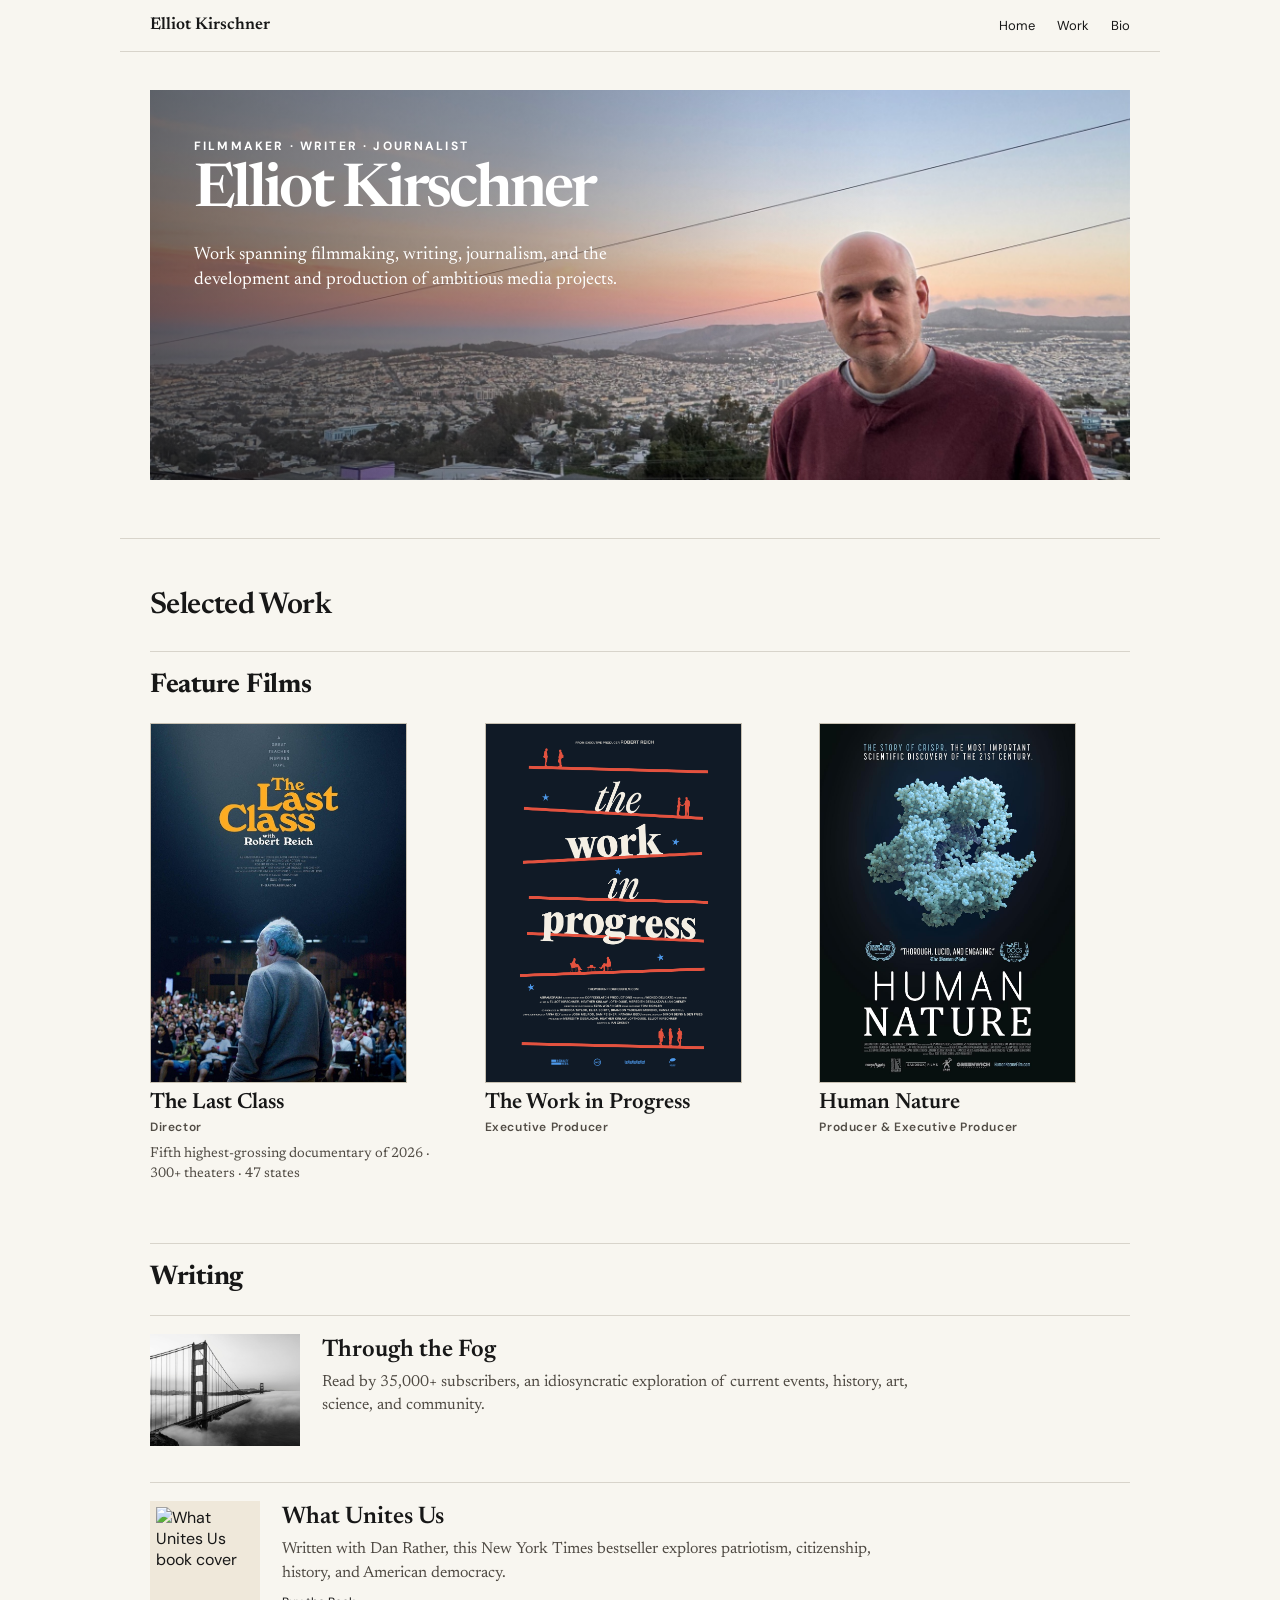
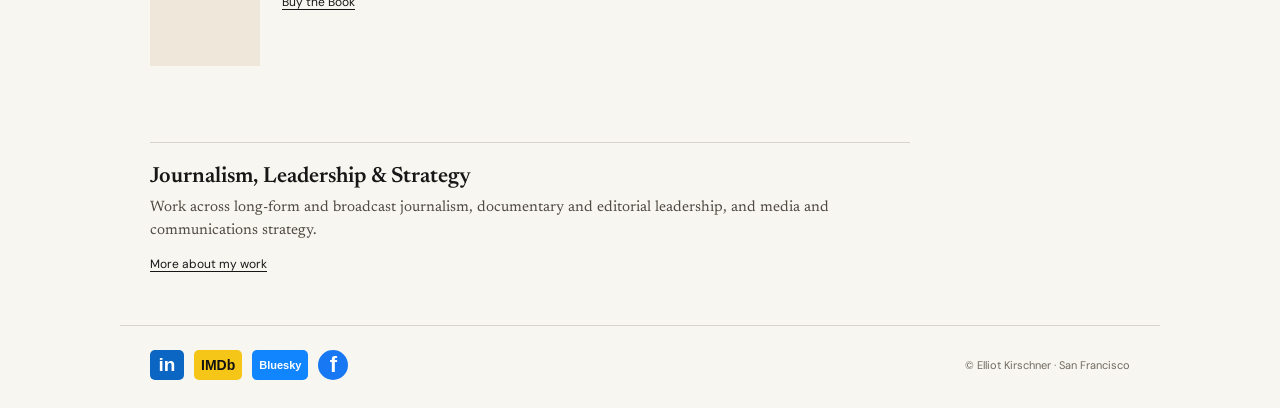
==== commit eb7fad8a: "Add files via upload" ====
--- a/index.html
+++ b/index.html
@@ -1,6 +1,116 @@
-<!doctype html><html lang="en"><head><meta charset="utf-8"><meta name="viewport" content="width=device-width,initial-scale=1"><meta name="description" content="Elliot Kirschner — filmmaker, writer, journalist."><title>Elliot Kirschner</title><link rel="preconnect" href="https://fonts.googleapis.com"><link rel="preconnect" href="https://fonts.gstatic.com" crossorigin><link href="https://fonts.googleapis.com/css2?family=DM+Sans:wght@400;500;600&family=Newsreader:opsz,wght@6..72,400;6..72,500;6..72,600&display=swap" rel="stylesheet"><link rel="stylesheet" href="styles.css"></head><body><header class="site-header wrap"><a class="brand" href="index.html">Elliot Kirschner</a><nav><a href="index.html">Home</a><a href="work.html">Work</a><a href="bio.html">Bio</a></nav></header><main><section class="hero wrap"><div class="hero-stage"><img src="images/hero-banner.jpg" alt="Elliot Kirschner overlooking San Francisco at sunset"><div class="hero-copy"><div class="kicker">FILMMAKER · WRITER · JOURNALIST</div><h1>Elliot Kirschner</h1><p>Work spanning filmmaking, writing, journalism, and the development and production of ambitious media projects.</p></div></div></section><section class="wrap section"><h2 class="major-heading">Selected Work</h2><div class="content-section"><h2 class="section-heading">Feature Films</h2><div class="films">
-<article class="film"><a class="poster" href="https://www.theworkinprogressfilm.com" target="_blank" rel="noopener"><img src="images/the-work-in-progress.png" alt="The Work in Progress poster"><span class="poster-hover">A team of filmmakers travels across the country, bringing together Americans from different generations and backgrounds for candid conversations about who we are, where the country has been, and where it might be headed.</span></a><h3><a href="https://www.theworkinprogressfilm.com" target="_blank" rel="noopener">The Work in Progress</a></h3><div class="role">Executive Producer</div></article>
-<article class="film"><a class="poster" href="https://www.thelastclassfilm.com" target="_blank" rel="noopener"><img src="images/the-last-class.jpg" alt="The Last Class poster"><span class="poster-hover">In his final semester at UC Berkeley, former U.S. Secretary of Labor Robert Reich reflects on inequality, democracy, and the responsibilities of citizenship while teaching one last class to a new generation.</span></a><h3><a href="https://www.thelastclassfilm.com" target="_blank" rel="noopener">The Last Class</a></h3><div class="role">Director</div></article>
-<article class="film"><a class="poster" href="https://sciencecommunicationlab.org/science-documentaries/observer/" target="_blank" rel="noopener"><img src="images/observer.png" alt="Observer poster"><span class="poster-hover">A meditation on observation itself, following people whose work depends on learning how to notice, interpret, and make sense of the world with unusual care and attention.</span></a><h3><a href="https://sciencecommunicationlab.org/science-documentaries/observer/" target="_blank" rel="noopener">Observer</a></h3><div class="role">Executive Producer</div></article>
-<article class="film"><a class="poster" href="https://sciencecommunicationlab.org/science-documentaries/crispr/" target="_blank" rel="noopener"><img src="images/human-nature.jpg" alt="Human Nature poster"><span class="poster-hover">The story of CRISPR, the breakthrough gene-editing technology that gives scientists unprecedented power to rewrite DNA, and the profound scientific and ethical questions that come with it.</span></a><h3><a href="https://sciencecommunicationlab.org/science-documentaries/crispr/" target="_blank" rel="noopener">Human Nature</a></h3><div class="role">Producer &amp; Executive Producer</div></article>
-<article class="film"><a class="poster" href="https://www.sandboxfilms.org/films/the-most-unknown/" target="_blank" rel="noopener"><img src="images/the-most-unknown.jpg" alt="The Most Unknown poster"><span class="poster-hover">Nine scientists step outside their own fields and into one another’s worlds, exploring some of the deepest unanswered questions in nature and discovering unexpected connections across disciplines.</span></a><h3><a href="https://www.sandboxfilms.org/films/the-most-unknown/" target="_blank" rel="noopener">The Most Unknown</a></h3><div class="role">Supervising Producer</div></article></div></div><div class="content-section writing-home"><h2 class="section-heading">Writing</h2><div class="writing-grid"><article class="writing-feature"><div class="writing-image"><img src="images/through-the-fog.jpg" alt="Golden Gate Bridge in fog"></div><div class="writing-copy"><h3><a href="https://elliotkirschner.substack.com/" target="_blank" rel="noopener">Through the Fog</a></h3><p>An idiosyncratic exploration of current events, history, art, science, and community.</p></div></article><article class="writing-feature"><div class="writing-image book"><img src="https://www.hachettebookgroup.com/wp-content/uploads/2026/02/9781616209940.jpg" alt="What Unites Us book cover"></div><div class="writing-copy"><h3>What Unites Us</h3><p>Written with Dan Rather, this New York Times bestseller explores patriotism, citizenship, history, and American democracy.</p><a class="quiet-link" href="https://bookshop.org/p/books/what-unites-us-reflections-on-patriotism-dan-rather/f3077789782a087e" target="_blank" rel="noopener">Buy the Book</a></div></article></div></div><div class="more-work"><h2>Journalism, Leadership &amp; Strategy</h2><p>Work across long-form and broadcast journalism, documentary and editorial leadership, and media and communications strategy.</p><a href="work.html">More about my work</a></div></section></main><footer class="wrap footer"><div class="social-links"><a class="social linkedin" href="https://www.linkedin.com/in/elliot-kirschner-91571211" target="_blank" rel="noopener">in</a><a class="social imdb" href="https://www.imdb.com/name/nm2803921/" target="_blank" rel="noopener">IMDb</a><a class="social bluesky" href="https://bsky.app/profile/elliotkirschner.bsky.social" target="_blank" rel="noopener">Bluesky</a><a class="social facebook" href="https://www.facebook.com/elliot.kirschner" target="_blank" rel="noopener">f</a></div><div class="footer-meta">© <span id="year"></span> Elliot Kirschner · San Francisco</div></footer><script src="script.js"></script></body></html>+<!doctype html>
+<html lang="en">
+<head>
+<meta charset="utf-8">
+<meta name="viewport" content="width=device-width,initial-scale=1">
+<meta name="description" content="Elliot Kirschner — filmmaker, writer, journalist.">
+<title>Elliot Kirschner</title>
+<link rel="preconnect" href="https://fonts.googleapis.com">
+<link rel="preconnect" href="https://fonts.gstatic.com" crossorigin>
+<link href="https://fonts.googleapis.com/css2?family=DM+Sans:wght@400;500;600&family=Newsreader:opsz,wght@6..72,400;6..72,500;6..72,600&display=swap" rel="stylesheet">
+<link rel="stylesheet" href="styles.css">
+</head>
+<body>
+<header class="site-header wrap">
+  <a class="brand" href="index.html">Elliot Kirschner</a>
+  <nav>
+    <a href="index.html">Home</a>
+    <a href="work.html">Work</a>
+    <a href="bio.html">Bio</a>
+  </nav>
+</header>
+
+<main>
+<section class="hero wrap">
+  <div class="hero-stage">
+    <img src="images/hero-banner.jpg" alt="Elliot Kirschner overlooking San Francisco at sunset">
+    <div class="hero-copy">
+      <div class="kicker">FILMMAKER · WRITER · JOURNALIST</div>
+      <h1>Elliot Kirschner</h1>
+      <p>Work spanning filmmaking, writing, journalism, and the development and production of ambitious media projects.</p>
+    </div>
+  </div>
+</section>
+
+<section class="wrap section">
+  <h2 class="major-heading">Selected Work</h2>
+
+  <div class="content-section">
+    <h2 class="section-heading">Feature Films</h2>
+    
+<div class="home-films">
+  <article class="home-film featured">
+    <a class="poster poster-home" href="https://www.thelastclassfilm.com/" target="_blank" rel="noopener">
+      <img src="images/the-last-class.jpg" alt="The Last Class poster">
+      <span class="poster-hover">In his final semester at UC Berkeley, former U.S. Secretary of Labor Robert Reich reflects on inequality, democracy, and the responsibilities of citizenship while teaching one last class to a new generation.</span>
+    </a>
+    <h3><a href="https://www.thelastclassfilm.com/" target="_blank" rel="noopener">The Last Class</a></h3>
+    <div class="role">Director</div>
+    <p class="home-film-note">Fifth highest-grossing documentary of 2026 · 300+ theaters · 47 states</p>
+  </article>
+
+  <article class="home-film">
+    <a class="poster poster-home" href="https://www.theworkinprogressfilm.com" target="_blank" rel="noopener">
+      <img src="images/the-work-in-progress.png" alt="The Work in Progress poster">
+      <span class="poster-hover">A team of filmmakers travels across the country, bringing together Americans from different generations and backgrounds for candid conversations about who we are, where the country has been, and where it might be headed.</span>
+    </a>
+    <h3><a href="https://www.theworkinprogressfilm.com" target="_blank" rel="noopener">The Work in Progress</a></h3>
+    <div class="role">Executive Producer</div>
+  </article>
+
+  <article class="home-film">
+    <a class="poster poster-home" href="https://sciencecommunicationlab.org/science-documentaries/crispr/" target="_blank" rel="noopener">
+      <img src="images/human-nature.jpg" alt="Human Nature poster">
+      <span class="poster-hover">The story of CRISPR, the breakthrough gene-editing technology that gives scientists unprecedented power to rewrite DNA, and the profound scientific and ethical questions that come with it.</span>
+    </a>
+    <h3><a href="https://sciencecommunicationlab.org/science-documentaries/crispr/" target="_blank" rel="noopener">Human Nature</a></h3>
+    <div class="role">Producer &amp; Executive Producer</div>
+  </article>
+</div>
+
+  </div>
+
+  <div class="content-section home-writing">
+    <h2 class="section-heading">Writing</h2>
+    <div class="home-writing-list">
+      <article class="home-writing-item">
+        <div class="home-writing-thumb">
+          <img src="images/through-the-fog.jpg" alt="Golden Gate Bridge in fog">
+        </div>
+        <div>
+          <h3><a href="https://elliotkirschner.substack.com/" target="_blank" rel="noopener">Through the Fog</a></h3>
+          <p>Read by 35,000+ subscribers, an idiosyncratic exploration of current events, history, art, science, and community.</p>
+        </div>
+      </article>
+
+      <article class="home-writing-item book-item">
+        <div class="home-writing-thumb book">
+          <img src="https://www.hachettebookgroup.com/wp-content/uploads/2026/02/9781616209940.jpg" alt="What Unites Us book cover">
+        </div>
+        <div>
+          <h3>What Unites Us</h3>
+          <p>Written with Dan Rather, this New York Times bestseller explores patriotism, citizenship, history, and American democracy.</p>
+          <a class="quiet-link" href="https://bookshop.org/p/books/what-unites-us-reflections-on-patriotism-dan-rather/f3077789782a087e" target="_blank" rel="noopener">Buy the Book</a>
+        </div>
+      </article>
+    </div>
+  </div>
+
+  <div class="more-work">
+    <h2>Journalism, Leadership &amp; Strategy</h2>
+    <p>Work across long-form and broadcast journalism, documentary and editorial leadership, and media and communications strategy.</p>
+    <a href="work.html">More about my work</a>
+  </div>
+</section>
+</main>
+<footer class="wrap footer">
+  <div class="social-links">
+    <a class="social linkedin" href="https://www.linkedin.com/in/elliot-kirschner-91571211" target="_blank" rel="noopener" aria-label="LinkedIn">in</a>
+    <a class="social imdb" href="https://www.imdb.com/name/nm2803921/" target="_blank" rel="noopener" aria-label="IMDb">IMDb</a>
+    <a class="social bluesky" href="https://bsky.app/profile/elliotkirschner.bsky.social" target="_blank" rel="noopener" aria-label="Bluesky">Bluesky</a>
+    <a class="social facebook" href="https://www.facebook.com/elliot.kirschner" target="_blank" rel="noopener" aria-label="Facebook">f</a>
+  </div>
+  <div class="footer-meta">© <span id="year"></span> Elliot Kirschner · San Francisco</div>
+</footer>
+<script src="script.js"></script>
+</body></html>
--- a/styles.css
+++ b/styles.css
@@ -1,2 +1,124 @@
 
-:root{--paper:#f8f6f0;--ink:#171717;--muted:#6f6a61;--line:#d8d4cb}*{box-sizing:border-box}html{scroll-behavior:smooth}body{margin:0;background:var(--paper);color:var(--ink);font-family:"DM Sans",Arial,sans-serif}img{display:block;max-width:100%}a{color:inherit}.wrap{max-width:1040px;margin:0 auto;padding-left:30px;padding-right:30px}.site-header{display:flex;justify-content:space-between;align-items:center;padding-top:17px;padding-bottom:17px;border-bottom:1px solid var(--line)}.brand{text-decoration:none;font:600 17px "Newsreader",Georgia,serif}nav{display:flex;gap:22px}nav a{text-decoration:none;font-size:13px}.hero{padding-top:38px;padding-bottom:58px}.hero-stage{position:relative;height:390px;overflow:hidden;background:#d8d4cb}.hero-stage>img{position:absolute;inset:0;width:100%;height:100%;object-fit:cover;object-position:center 50%}.hero-stage:after{content:"";position:absolute;inset:0;background:linear-gradient(90deg,rgba(14,14,17,.58) 0%,rgba(14,14,17,.34) 38%,rgba(14,14,17,.08) 62%,rgba(14,14,17,0) 75%)}.hero-copy{position:relative;z-index:1;width:56%;max-width:560px;padding:48px 44px 36px;color:#fff}.kicker,.eyebrow{font-size:12px;letter-spacing:.18em;text-transform:uppercase;font-weight:700;margin-bottom:10px}.hero h1,.page-intro h1{font:600 60px/.95 "Newsreader",Georgia,serif;letter-spacing:-.045em;margin:0 0 22px}.hero-copy p{font:400 18px/1.4 "Newsreader",Georgia,serif;margin:0;max-width:520px}.page-intro{padding-top:62px;padding-bottom:34px}.page-intro h1{max-width:720px}.section{border-top:1px solid var(--line);padding-top:52px;padding-bottom:52px}.major-heading{font:600 30px/1 "Newsreader",Georgia,serif;letter-spacing:-.02em;margin:0 0 30px}.content-section{border-top:1px solid var(--line);padding-top:20px}.content-section+.content-section{margin-top:58px}.section-heading{font:700 27px/1 "Newsreader",Georgia,serif;letter-spacing:-.01em;margin:0 0 24px}.films{display:grid;grid-template-columns:repeat(3,minmax(0,1fr));gap:32px 24px}.poster{display:block;position:relative;width:100%;aspect-ratio:2/3;overflow:hidden;background:#ddd7ca;border:1px solid #c7c0b2;text-decoration:none}.poster img{width:100%;height:100%;object-fit:cover;transition:transform .28s ease,filter .28s ease}.poster-hover{position:absolute;inset:0;display:flex;align-items:flex-end;padding:15px;background:linear-gradient(to top,rgba(15,15,15,.92),rgba(15,15,15,.16) 74%);color:#fff;font:400 13px/1.4 "Newsreader",Georgia,serif;opacity:0;transition:opacity .22s ease}.poster:hover .poster-hover,.poster:focus-visible .poster-hover{opacity:1}.poster:hover img,.poster:focus-visible img{transform:scale(1.025);filter:brightness(.8)}.film h3{font:600 22px/1.05 "Newsreader",Georgia,serif;margin:9px 0 4px}.film h3 a{text-decoration:none}.role{font-size:12px;letter-spacing:.05em;color:#514c45;font-weight:600}.writing-grid{display:grid;grid-template-columns:1fr 1fr;gap:30px}.writing-feature{border-top:1px solid var(--line);padding-top:16px;display:grid;grid-template-columns:minmax(145px,.42fr) minmax(0,.58fr);gap:17px;align-items:start}.writing-image{width:100%;aspect-ratio:4/3;overflow:hidden;background:#ddd7ca;border:1px solid #c7c0b2}.writing-image.book{aspect-ratio:3/4;background:#efe8da;padding:10px}.writing-image img{width:100%;height:100%;object-fit:cover}.writing-image.book img{object-fit:contain}.writing-copy h3{font:600 27px/1.05 "Newsreader",Georgia,serif;margin:6px 0 8px}.writing-copy h3 a{text-decoration:none}.writing-copy h3 a:hover{text-decoration:underline;text-underline-offset:4px}.writing-copy p{font:400 15px/1.46 "Newsreader",Georgia,serif;color:#4f4a43;margin:8px 0 10px}.quiet-link{font-size:12px;text-underline-offset:3px}.subheading{margin:14px 0 6px;font-size:10px;text-transform:uppercase;letter-spacing:.1em;color:var(--muted);font-weight:700}.selected-links{display:flex;flex-direction:column;gap:6px;align-items:flex-start}.selected-links a{font-size:12px;line-height:1.4;text-decoration:underline;text-underline-offset:3px;color:#4f4a43}.more-work{margin-top:58px;padding-top:22px;border-top:1px solid var(--line);max-width:760px}.more-work h2{font:600 22px/1.1 "Newsreader",Georgia,serif;margin:0 0 8px}.more-work p{font:400 15px/1.5 "Newsreader",Georgia,serif;color:#4f4a43;margin:0 0 10px}.more-work a{font-size:12px;text-underline-offset:3px}.breadth-grid{display:grid;grid-template-columns:repeat(2,minmax(0,1fr));gap:32px 40px}.breadth-item h3{font:600 22px/1.08 "Newsreader",Georgia,serif;margin:7px 0}.breadth-item h3 a{text-underline-offset:3px}.breadth-type{font-size:10px;text-transform:uppercase;letter-spacing:.1em;color:var(--muted)}.breadth-item p{font:400 14px/1.52 "Newsreader",Georgia,serif;color:#4f4a43;margin:0}.bio-page{padding-bottom:68px}.bio-photo{margin:0;width:100%;height:420px;overflow:hidden}.bio-photo img{width:100%;height:100%;object-fit:cover;object-position:center 50%}.bio-text{max-width:760px;margin-top:34px}.bio-text p{font:400 18px/1.64 "Newsreader",Georgia,serif;color:#38342f;margin:0 0 20px}.footer{border-top:1px solid var(--line);padding-top:24px;padding-bottom:28px;display:flex;justify-content:space-between;align-items:center;gap:20px}.social-links{display:flex;align-items:center;gap:10px}.social{display:inline-flex;align-items:center;justify-content:center;min-width:34px;height:30px;text-decoration:none;font-weight:700;border-radius:5px}.linkedin{font-family:Arial,sans-serif;font-size:19px;background:#0a66c2;color:#fff;padding:0 7px}.imdb{font-family:Arial,sans-serif;font-size:14px;background:#f5c518;color:#111;padding:0 7px}.bluesky{font-family:Arial,sans-serif;font-size:11px;background:#1185fe;color:#fff;padding:0 7px}.facebook{font-family:Arial,sans-serif;font-size:22px;background:#1877f2;color:#fff;width:30px;min-width:30px;border-radius:50%}.footer-meta{font-size:11px;color:var(--muted)}@media(max-width:900px){.films{grid-template-columns:repeat(2,minmax(0,1fr))}.hero-copy{width:64%}}@media(max-width:700px){.wrap{padding-left:18px;padding-right:18px}nav{gap:12px}.hero{padding-top:26px;padding-bottom:42px}.hero-stage{height:430px}.hero-stage>img{object-position:72% 50%}.hero-stage:after{background:linear-gradient(180deg,rgba(8,12,14,.62) 0%,rgba(8,12,14,.38) 34%,rgba(8,12,14,.08) 58%,rgba(8,12,14,0) 76%)}.hero-copy{width:100%;max-width:100%;padding:26px 20px 0}.hero h1,.page-intro h1{font-size:46px}.hero-copy p{font-size:16px;max-width:84%}.films{grid-template-columns:repeat(2,minmax(0,1fr));gap:20px 14px}.film h3{font-size:18px}.role{font-size:11px}.writing-grid,.breadth-grid{grid-template-columns:1fr}.bio-photo{height:300px}.bio-text p{font-size:17px}.footer{align-items:flex-start;flex-direction:column}}
+:root{--paper:#f8f6f0;--ink:#171717;--muted:#6f6a61;--line:#d8d4cb}
+*{box-sizing:border-box}
+html{scroll-behavior:smooth}
+body{margin:0;background:var(--paper);color:var(--ink);font-family:"DM Sans",Arial,sans-serif}
+img{display:block;max-width:100%}
+a{color:inherit}
+.wrap{max-width:1040px;margin:0 auto;padding-left:30px;padding-right:30px}
+
+.site-header{display:flex;justify-content:space-between;align-items:center;padding-top:17px;padding-bottom:17px;border-bottom:1px solid var(--line)}
+.brand{text-decoration:none;font:600 17px "Newsreader",Georgia,serif}
+nav{display:flex;gap:22px}
+nav a{text-decoration:none;font-size:13px}
+
+.hero{padding-top:38px;padding-bottom:58px}
+.hero-stage{position:relative;height:390px;overflow:hidden;background:#d8d4cb}
+.hero-stage>img{position:absolute;inset:0;width:100%;height:100%;object-fit:cover;object-position:center 50%}
+.hero-stage:after{content:"";position:absolute;inset:0;background:linear-gradient(90deg,rgba(14,14,17,.58) 0%,rgba(14,14,17,.34) 38%,rgba(14,14,17,.08) 62%,rgba(14,14,17,0) 75%)}
+.hero-copy{position:relative;z-index:1;width:56%;max-width:560px;padding:48px 44px 36px;color:#fff}
+.kicker,.eyebrow{font-size:12px;letter-spacing:.18em;text-transform:uppercase;font-weight:700;margin-bottom:10px}
+.hero h1,.page-intro h1{font:600 60px/.95 "Newsreader",Georgia,serif;letter-spacing:-.045em;margin:0 0 22px}
+.hero-copy p{font:400 18px/1.4 "Newsreader",Georgia,serif;margin:0;max-width:520px}
+
+.page-intro{padding-top:62px;padding-bottom:34px}
+.bio-intro{padding-bottom:20px}
+.page-intro h1{max-width:720px}
+
+.section{border-top:1px solid var(--line);padding-top:52px;padding-bottom:52px}
+.major-heading{font:600 30px/1 "Newsreader",Georgia,serif;letter-spacing:-.02em;margin:0 0 30px}
+.content-section{border-top:1px solid var(--line);padding-top:20px}
+.content-section+.content-section{margin-top:58px}
+.section-heading{font:700 27px/1 "Newsreader",Georgia,serif;letter-spacing:-.01em;margin:0 0 24px}
+
+.poster{display:block;position:relative;overflow:hidden;background:#ddd7ca;border:1px solid #c7c0b2;text-decoration:none}
+.poster img{width:100%;height:100%;object-fit:cover;transition:transform .28s ease,filter .28s ease}
+.poster-hover{position:absolute;inset:0;display:flex;align-items:flex-end;padding:15px;background:linear-gradient(to top,rgba(15,15,15,.92),rgba(15,15,15,.16) 74%);color:#fff;font:400 13px/1.4 "Newsreader",Georgia,serif;opacity:0;transition:opacity .22s ease}
+.poster:hover .poster-hover,.poster:focus-visible .poster-hover{opacity:1}
+.poster:hover img,.poster:focus-visible img{transform:scale(1.025);filter:brightness(.8)}
+
+.home-films{display:grid;grid-template-columns:repeat(3,minmax(0,1fr));gap:24px}
+.poster-home{aspect-ratio:5/7;max-height:360px}
+.home-film h3,.film h3{font:600 22px/1.05 "Newsreader",Georgia,serif;margin:9px 0 4px}
+.home-film h3 a,.film h3 a{text-decoration:none}
+.role{font-size:12px;letter-spacing:.05em;color:#514c45;font-weight:600}
+.home-film-note{font:400 14px/1.45 "Newsreader",Georgia,serif;color:#4f4a43;margin:9px 0 0}
+
+.films{display:grid;grid-template-columns:repeat(3,minmax(0,1fr));gap:32px 24px}
+.films .poster{aspect-ratio:2/3}
+
+.home-writing-list{display:grid;grid-template-columns:1fr;gap:18px}
+.home-writing-item{display:grid;grid-template-columns:150px 1fr;gap:22px;padding:18px 0;border-top:1px solid var(--line);align-items:start}
+.home-writing-item.book-item{grid-template-columns:110px 1fr}
+.home-writing-thumb{aspect-ratio:4/3;overflow:hidden;background:#ddd7ca}
+.home-writing-thumb.book{aspect-ratio:2/3;padding:6px;background:#efe8da}
+.home-writing-thumb img{width:100%;height:100%;object-fit:cover}
+.home-writing-thumb.book img{object-fit:contain}
+.home-writing-item h3{font:600 24px/1.05 "Newsreader",Georgia,serif;margin:4px 0 8px}
+.home-writing-item h3 a{text-decoration:none}
+.home-writing-item h3 a:hover{text-decoration:underline;text-underline-offset:4px}
+.home-writing-item p{font:400 16px/1.45 "Newsreader",Georgia,serif;color:#4f4a43;margin:0;max-width:620px}
+.quiet-link{display:inline-block;margin-top:9px;font-size:12px;text-underline-offset:3px}
+
+.more-work{margin-top:58px;padding-top:22px;border-top:1px solid var(--line);max-width:760px}
+.more-work h2{font:600 22px/1.1 "Newsreader",Georgia,serif;margin:0 0 8px}
+.more-work p{font:400 15px/1.5 "Newsreader",Georgia,serif;color:#4f4a43;margin:0 0 10px}
+.more-work a{font-size:12px;text-underline-offset:3px}
+
+.writing-grid{display:grid;grid-template-columns:1fr 1fr;gap:30px}
+.writing-feature{border-top:1px solid var(--line);padding-top:16px;display:grid;grid-template-columns:minmax(145px,.42fr) minmax(0,.58fr);gap:17px;align-items:start}
+.writing-image{width:100%;aspect-ratio:4/3;overflow:hidden;background:#ddd7ca;border:1px solid #c7c0b2}
+.writing-image.book{aspect-ratio:3/4;background:#efe8da;padding:10px}
+.writing-image img{width:100%;height:100%;object-fit:cover}
+.writing-image.book img{object-fit:contain}
+.writing-copy h3{font:600 27px/1.05 "Newsreader",Georgia,serif;margin:6px 0 8px}
+.writing-copy h3 a{text-decoration:none}
+.writing-copy p{font:400 15px/1.46 "Newsreader",Georgia,serif;color:#4f4a43;margin:8px 0 10px}
+.subheading{margin:14px 0 6px;font-size:10px;text-transform:uppercase;letter-spacing:.1em;color:var(--muted);font-weight:700}
+.selected-links{display:flex;flex-direction:column;gap:6px;align-items:flex-start}
+.selected-links a{font-size:12px;line-height:1.4;text-decoration:underline;text-underline-offset:3px;color:#4f4a43}
+
+.breadth-grid{display:grid;grid-template-columns:repeat(2,minmax(0,1fr));gap:32px 40px}
+.breadth-item h3{font:600 22px/1.08 "Newsreader",Georgia,serif;margin:7px 0}
+.breadth-item h3 a{text-underline-offset:3px}
+.breadth-type{font-size:10px;text-transform:uppercase;letter-spacing:.1em;color:var(--muted)}
+.breadth-item p{font:400 14px/1.52 "Newsreader",Georgia,serif;color:#4f4a43;margin:0}
+
+.bio-page{padding-bottom:68px}
+.bio-layout{display:grid;grid-template-columns:minmax(260px,.9fr) minmax(0,1.1fr);gap:36px;align-items:start}
+.bio-photo{margin:0;height:420px;overflow:hidden}
+.bio-photo img{width:100%;height:100%;object-fit:cover;object-position:center 50%}
+.bio-text p{font:400 17px/1.62 "Newsreader",Georgia,serif;color:#3f3b35;margin:0 0 20px}
+.bio-text strong{font-weight:700;color:#171717}
+
+.footer{border-top:1px solid var(--line);padding-top:24px;padding-bottom:28px;display:flex;justify-content:space-between;align-items:center;gap:20px}
+.social-links{display:flex;align-items:center;gap:10px}
+.social{display:inline-flex;align-items:center;justify-content:center;min-width:34px;height:30px;text-decoration:none;font-weight:700;border-radius:5px}
+.linkedin{font-family:Arial,sans-serif;font-size:19px;background:#0a66c2;color:#fff;padding:0 7px}
+.imdb{font-family:Arial,sans-serif;font-size:14px;background:#f5c518;color:#111;padding:0 7px}
+.bluesky{font-family:Arial,sans-serif;font-size:11px;background:#1185fe;color:#fff;padding:0 7px}
+.facebook{font-family:Arial,sans-serif;font-size:22px;background:#1877f2;color:#fff;width:30px;min-width:30px;border-radius:50%}
+.footer-meta{font-size:11px;color:var(--muted)}
+
+@media(max-width:900px){
+  .home-films,.films{grid-template-columns:repeat(2,minmax(0,1fr))}
+  .hero-copy{width:64%}
+}
+@media(max-width:700px){
+  .wrap{padding-left:18px;padding-right:18px}
+  nav{gap:12px}
+  .hero{padding-top:26px;padding-bottom:42px}
+  .hero-stage{height:430px}
+  .hero-stage>img{object-position:72% 50%}
+  .hero-stage:after{background:linear-gradient(180deg,rgba(8,12,14,.62) 0%,rgba(8,12,14,.38) 34%,rgba(8,12,14,.08) 58%,rgba(8,12,14,0) 76%)}
+  .hero-copy{width:100%;max-width:100%;padding:26px 20px 0}
+  .hero h1,.page-intro h1{font-size:46px}
+  .hero-copy p{font-size:16px;max-width:84%}
+  .home-films,.films{grid-template-columns:repeat(2,minmax(0,1fr));gap:20px 14px}
+  .home-film h3,.film h3{font-size:18px}
+  .role{font-size:11px}
+  .home-writing-item,.home-writing-item.book-item{grid-template-columns:100px 1fr;gap:16px}
+  .writing-grid,.breadth-grid,.bio-layout{grid-template-columns:1fr}
+  .bio-photo{height:300px}
+  .footer{align-items:flex-start;flex-direction:column}
+}
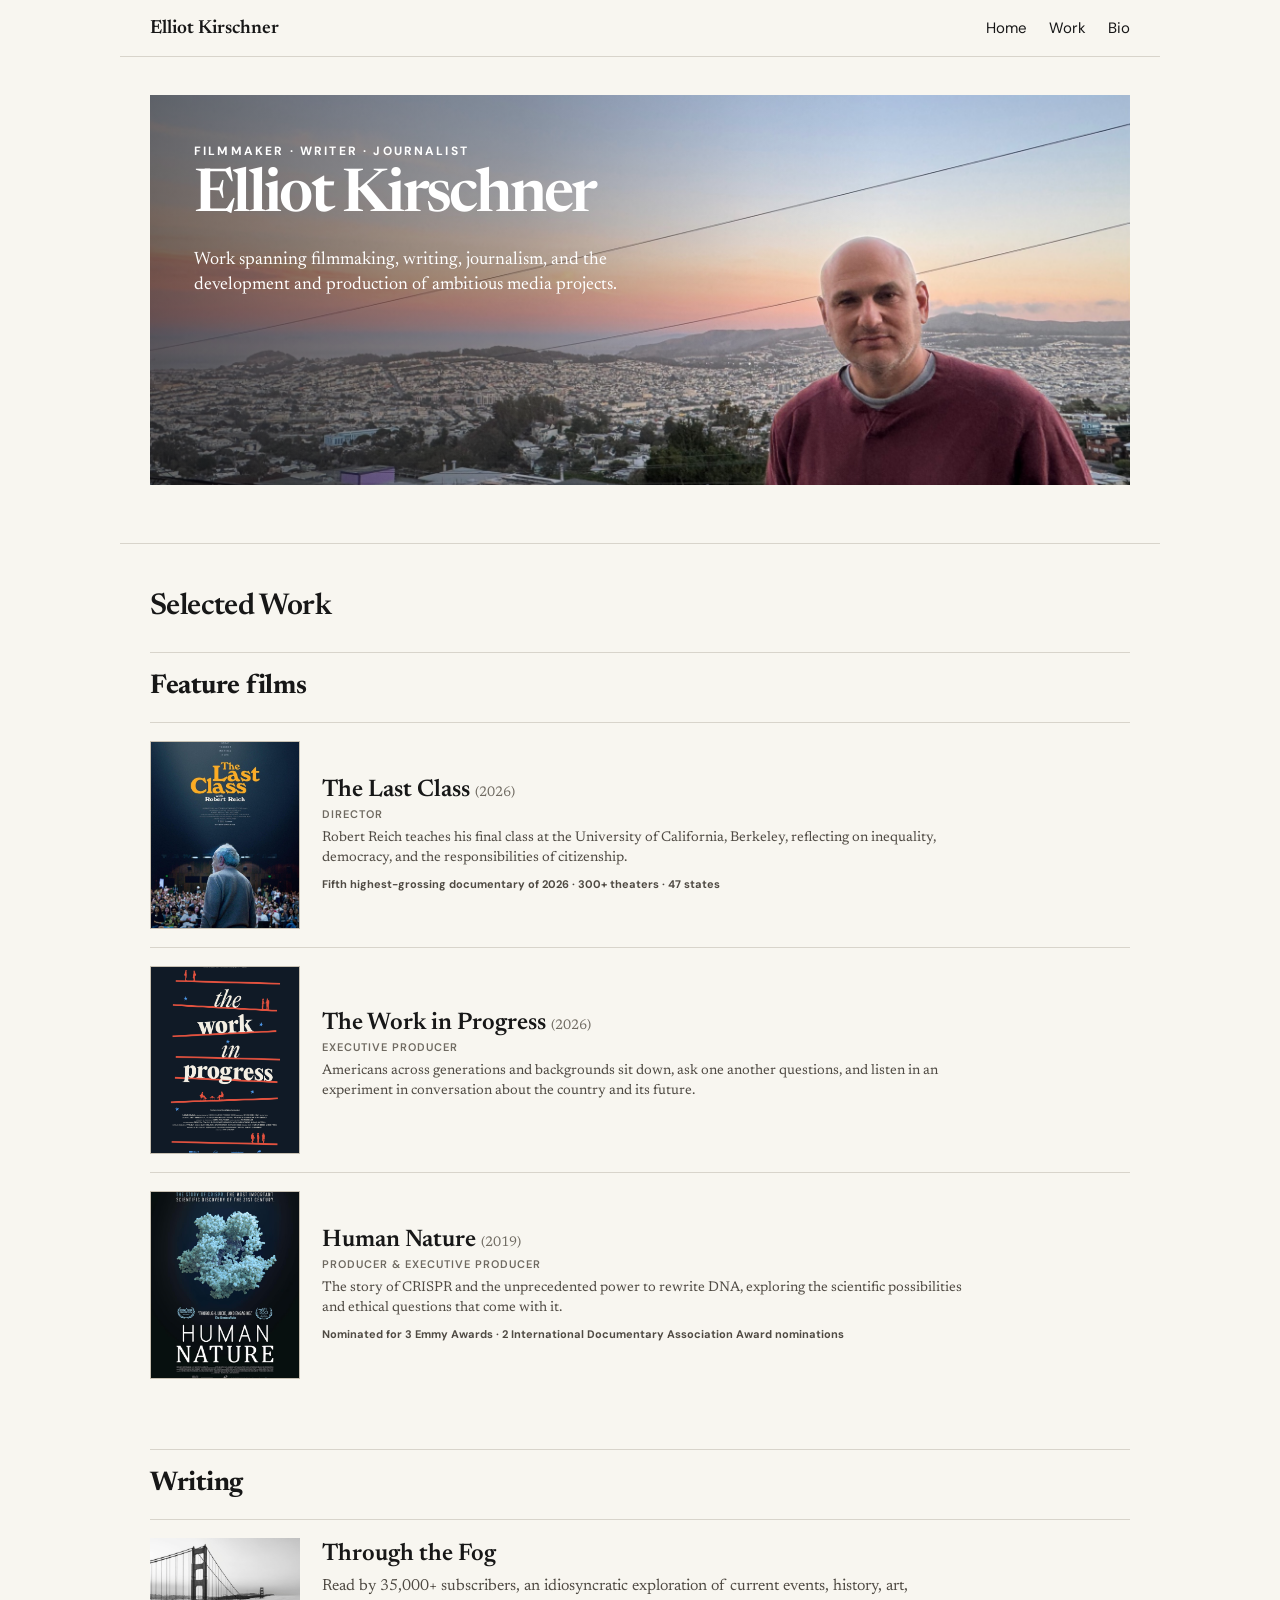
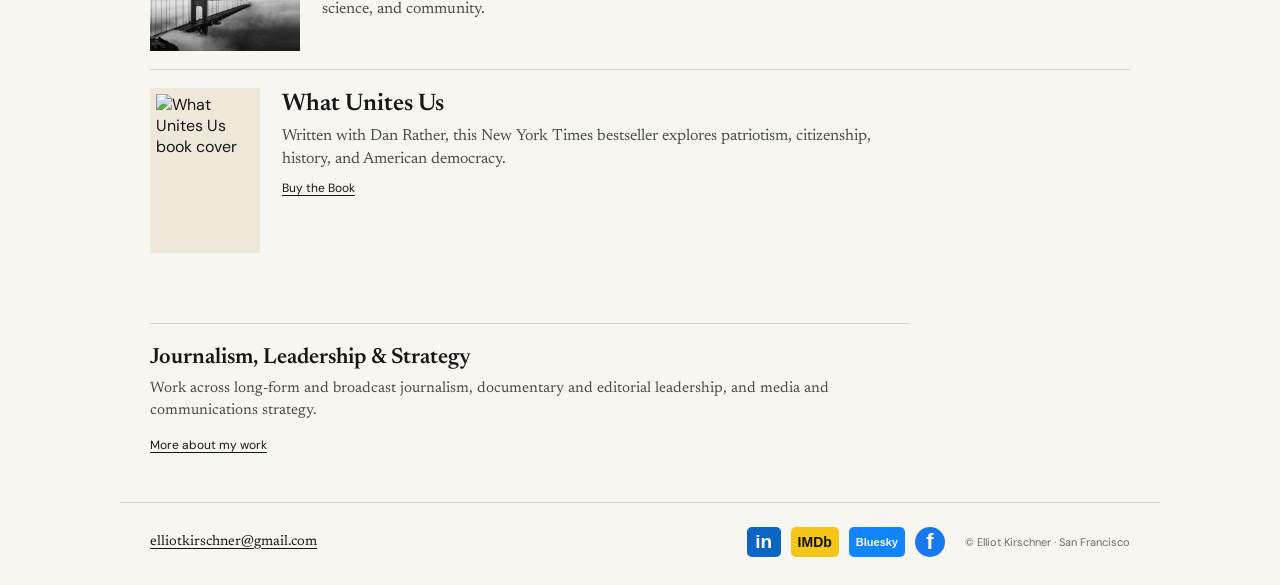
==== commit 7d978561: "Add files via upload" ====
--- a/index.html
+++ b/index.html
@@ -35,58 +35,58 @@
 <section class="wrap section">
   <h2 class="major-heading">Selected Work</h2>
 
-  <div class="content-section">
-    <h2 class="section-heading">Feature Films</h2>
-    
-<div class="home-films">
-  <article class="home-film featured">
-    <a class="poster poster-home" href="https://www.thelastclassfilm.com/" target="_blank" rel="noopener">
-      <img src="images/the-last-class.jpg" alt="The Last Class poster">
-      <span class="poster-hover">In his final semester at UC Berkeley, former U.S. Secretary of Labor Robert Reich reflects on inequality, democracy, and the responsibilities of citizenship while teaching one last class to a new generation.</span>
-    </a>
-    <h3><a href="https://www.thelastclassfilm.com/" target="_blank" rel="noopener">The Last Class</a></h3>
-    <div class="role">Director</div>
-    <p class="home-film-note">Fifth highest-grossing documentary of 2026 · 300+ theaters · 47 states</p>
-  </article>
+  <section class="home-block">
+    <h2 class="section-heading">Feature films</h2>
+    <div class="home-film-list">
+      <article class="home-film">
+        <a class="home-poster" href="https://www.thelastclassfilm.com/" target="_blank" rel="noopener">
+          <img src="images/the-last-class.jpg" alt="The Last Class poster">
+        </a>
+        <div class="home-film-copy">
+          <h3><a href="https://www.thelastclassfilm.com/" target="_blank" rel="noopener">The Last Class</a> <span>(2026)</span></h3>
+          <div class="role">Director</div>
+          <p>Robert Reich teaches his final class at the University of California, Berkeley, reflecting on inequality, democracy, and the responsibilities of citizenship.</p>
+          <div class="film-meta">Fifth highest-grossing documentary of 2026 · 300+ theaters · 47 states</div>
+        </div>
+      </article>
 
-  <article class="home-film">
-    <a class="poster poster-home" href="https://www.theworkinprogressfilm.com" target="_blank" rel="noopener">
-      <img src="images/the-work-in-progress.png" alt="The Work in Progress poster">
-      <span class="poster-hover">A team of filmmakers travels across the country, bringing together Americans from different generations and backgrounds for candid conversations about who we are, where the country has been, and where it might be headed.</span>
-    </a>
-    <h3><a href="https://www.theworkinprogressfilm.com" target="_blank" rel="noopener">The Work in Progress</a></h3>
-    <div class="role">Executive Producer</div>
-  </article>
+      <article class="home-film">
+        <a class="home-poster" href="https://www.theworkinprogressfilm.com" target="_blank" rel="noopener">
+          <img src="images/the-work-in-progress.png" alt="The Work in Progress poster">
+        </a>
+        <div class="home-film-copy">
+          <h3><a href="https://www.theworkinprogressfilm.com" target="_blank" rel="noopener">The Work in Progress</a> <span>(2026)</span></h3>
+          <div class="role">Executive Producer</div>
+          <p>Americans across generations and backgrounds sit down, ask one another questions, and listen in an experiment in conversation about the country and its future.</p>
+        </div>
+      </article>
 
-  <article class="home-film">
-    <a class="poster poster-home" href="https://sciencecommunicationlab.org/science-documentaries/crispr/" target="_blank" rel="noopener">
-      <img src="images/human-nature.jpg" alt="Human Nature poster">
-      <span class="poster-hover">The story of CRISPR, the breakthrough gene-editing technology that gives scientists unprecedented power to rewrite DNA, and the profound scientific and ethical questions that come with it.</span>
-    </a>
-    <h3><a href="https://sciencecommunicationlab.org/science-documentaries/crispr/" target="_blank" rel="noopener">Human Nature</a></h3>
-    <div class="role">Producer &amp; Executive Producer</div>
-  </article>
-</div>
+      <article class="home-film">
+        <a class="home-poster" href="https://sciencecommunicationlab.org/science-documentaries/crispr/" target="_blank" rel="noopener">
+          <img src="images/human-nature.jpg" alt="Human Nature poster">
+        </a>
+        <div class="home-film-copy">
+          <h3><a href="https://sciencecommunicationlab.org/science-documentaries/crispr/" target="_blank" rel="noopener">Human Nature</a> <span>(2019)</span></h3>
+          <div class="role">Producer &amp; Executive Producer</div>
+          <p>The story of CRISPR and the unprecedented power to rewrite DNA, exploring the scientific possibilities and ethical questions that come with it.</p>
+          <div class="film-meta">Nominated for 3 Emmy Awards · 2 International Documentary Association Award nominations</div>
+        </div>
+      </article>
+    </div>
+  </section>
 
-  </div>
-
-  <div class="content-section home-writing">
+  <section class="home-block home-writing">
     <h2 class="section-heading">Writing</h2>
     <div class="home-writing-list">
       <article class="home-writing-item">
-        <div class="home-writing-thumb">
-          <img src="images/through-the-fog.jpg" alt="Golden Gate Bridge in fog">
-        </div>
+        <div class="home-writing-thumb"><img src="images/through-the-fog.jpg" alt="Golden Gate Bridge in fog"></div>
         <div>
           <h3><a href="https://elliotkirschner.substack.com/" target="_blank" rel="noopener">Through the Fog</a></h3>
           <p>Read by 35,000+ subscribers, an idiosyncratic exploration of current events, history, art, science, and community.</p>
         </div>
       </article>
-
       <article class="home-writing-item book-item">
-        <div class="home-writing-thumb book">
-          <img src="https://www.hachettebookgroup.com/wp-content/uploads/2026/02/9781616209940.jpg" alt="What Unites Us book cover">
-        </div>
+        <div class="home-writing-thumb book"><img src="https://www.hachettebookgroup.com/wp-content/uploads/2026/02/9781616209940.jpg" alt="What Unites Us book cover"></div>
         <div>
           <h3>What Unites Us</h3>
           <p>Written with Dan Rather, this New York Times bestseller explores patriotism, citizenship, history, and American democracy.</p>
@@ -94,16 +94,17 @@
         </div>
       </article>
     </div>
-  </div>
+  </section>
 
-  <div class="more-work">
+  <section class="more-work">
     <h2>Journalism, Leadership &amp; Strategy</h2>
     <p>Work across long-form and broadcast journalism, documentary and editorial leadership, and media and communications strategy.</p>
     <a href="work.html">More about my work</a>
-  </div>
+  </section>
 </section>
 </main>
 <footer class="wrap footer">
+  <a class="contact" href="mailto:elliotkirschner@gmail.com">elliotkirschner@gmail.com</a>
   <div class="social-links">
     <a class="social linkedin" href="https://www.linkedin.com/in/elliot-kirschner-91571211" target="_blank" rel="noopener" aria-label="LinkedIn">in</a>
     <a class="social imdb" href="https://www.imdb.com/name/nm2803921/" target="_blank" rel="noopener" aria-label="IMDb">IMDb</a>
--- a/styles.css
+++ b/styles.css
@@ -1,87 +1,83 @@
 
 :root{--paper:#f8f6f0;--ink:#171717;--muted:#6f6a61;--line:#d8d4cb}
-*{box-sizing:border-box}
-html{scroll-behavior:smooth}
+*{box-sizing:border-box} html{scroll-behavior:smooth}
 body{margin:0;background:var(--paper);color:var(--ink);font-family:"DM Sans",Arial,sans-serif}
-img{display:block;max-width:100%}
-a{color:inherit}
+img{display:block;max-width:100%} a{color:inherit}
 .wrap{max-width:1040px;margin:0 auto;padding-left:30px;padding-right:30px}
-
-.site-header{display:flex;justify-content:space-between;align-items:center;padding-top:17px;padding-bottom:17px;border-bottom:1px solid var(--line)}
-.brand{text-decoration:none;font:600 17px "Newsreader",Georgia,serif}
-nav{display:flex;gap:22px}
-nav a{text-decoration:none;font-size:13px}
+.site-header{display:flex;justify-content:space-between;align-items:center;padding-top:18px;padding-bottom:18px;border-bottom:1px solid var(--line)}
+.brand{text-decoration:none;font:600 19px "Newsreader",Georgia,serif}
+nav{display:flex;gap:22px} nav a{text-decoration:none;font-size:15px}
 
 .hero{padding-top:38px;padding-bottom:58px}
 .hero-stage{position:relative;height:390px;overflow:hidden;background:#d8d4cb}
 .hero-stage>img{position:absolute;inset:0;width:100%;height:100%;object-fit:cover;object-position:center 50%}
 .hero-stage:after{content:"";position:absolute;inset:0;background:linear-gradient(90deg,rgba(14,14,17,.58) 0%,rgba(14,14,17,.34) 38%,rgba(14,14,17,.08) 62%,rgba(14,14,17,0) 75%)}
 .hero-copy{position:relative;z-index:1;width:56%;max-width:560px;padding:48px 44px 36px;color:#fff}
-.kicker,.eyebrow{font-size:12px;letter-spacing:.18em;text-transform:uppercase;font-weight:700;margin-bottom:10px}
-.hero h1,.page-intro h1{font:600 60px/.95 "Newsreader",Georgia,serif;letter-spacing:-.045em;margin:0 0 22px}
+.kicker{font-size:12px;letter-spacing:.18em;text-transform:uppercase;font-weight:700;margin-bottom:10px}
+.hero h1{font:600 60px/.95 "Newsreader",Georgia,serif;letter-spacing:-.045em;margin:0 0 22px}
 .hero-copy p{font:400 18px/1.4 "Newsreader",Georgia,serif;margin:0;max-width:520px}
 
-.page-intro{padding-top:62px;padding-bottom:34px}
-.bio-intro{padding-bottom:20px}
-.page-intro h1{max-width:720px}
+.page-intro{padding-top:48px;padding-bottom:26px}
+.page-intro h1{font:600 36px/1 "Newsreader",Georgia,serif;letter-spacing:-.025em;margin:0}
+.bio-intro h1{font-size:38px}
 
-.section{border-top:1px solid var(--line);padding-top:52px;padding-bottom:52px}
+.section{border-top:1px solid var(--line);padding-top:48px;padding-bottom:48px}
 .major-heading{font:600 30px/1 "Newsreader",Georgia,serif;letter-spacing:-.02em;margin:0 0 30px}
-.content-section{border-top:1px solid var(--line);padding-top:20px}
-.content-section+.content-section{margin-top:58px}
-.section-heading{font:700 27px/1 "Newsreader",Georgia,serif;letter-spacing:-.01em;margin:0 0 24px}
+.home-block{border-top:1px solid var(--line);padding-top:20px}
+.home-block+.home-block{margin-top:52px}
+.section-heading{font:700 27px/1 "Newsreader",Georgia,serif;letter-spacing:-.01em;margin:0 0 22px}
+.section-dek{font:400 16px/1.55 "Newsreader",Georgia,serif;color:#4f4a43;max-width:760px;margin:-6px 0 24px}
 
-.poster{display:block;position:relative;overflow:hidden;background:#ddd7ca;border:1px solid #c7c0b2;text-decoration:none}
-.poster img{width:100%;height:100%;object-fit:cover;transition:transform .28s ease,filter .28s ease}
-.poster-hover{position:absolute;inset:0;display:flex;align-items:flex-end;padding:15px;background:linear-gradient(to top,rgba(15,15,15,.92),rgba(15,15,15,.16) 74%);color:#fff;font:400 13px/1.4 "Newsreader",Georgia,serif;opacity:0;transition:opacity .22s ease}
-.poster:hover .poster-hover,.poster:focus-visible .poster-hover{opacity:1}
-.poster:hover img,.poster:focus-visible img{transform:scale(1.025);filter:brightness(.8)}
+.home-film-list{display:flex;flex-direction:column}
+.home-film{display:grid;grid-template-columns:150px minmax(0,1fr);gap:22px;align-items:center;padding:18px 0;border-top:1px solid var(--line)}
+.home-poster{width:150px;height:188px;overflow:hidden;border:1px solid #c7c0b2;background:#ddd7ca}
+.home-poster img{width:100%;height:100%;object-fit:cover}
+.home-film-copy h3{font:600 24px/1.05 "Newsreader",Georgia,serif;margin:0 0 4px}
+.home-film-copy h3 a{text-decoration:none}
+.home-film-copy h3 span{font-size:14px;font-weight:400;color:var(--muted)}
+.role{font-size:11px;text-transform:uppercase;letter-spacing:.09em;color:var(--muted);font-weight:600;margin:0 0 7px}
+.home-film-copy p{font:400 14px/1.45 "Newsreader",Georgia,serif;color:#4f4a43;margin:0 0 8px;max-width:650px}
+.film-meta{font-size:11px;line-height:1.4;font-weight:700;color:#4f4a43}
 
-.home-films{display:grid;grid-template-columns:repeat(3,minmax(0,1fr));gap:24px}
-.poster-home{aspect-ratio:5/7;max-height:360px}
-.home-film h3,.film h3{font:600 22px/1.05 "Newsreader",Georgia,serif;margin:9px 0 4px}
-.home-film h3 a,.film h3 a{text-decoration:none}
-.role{font-size:12px;letter-spacing:.05em;color:#514c45;font-weight:600}
-.home-film-note{font:400 14px/1.45 "Newsreader",Georgia,serif;color:#4f4a43;margin:9px 0 0}
-
-.films{display:grid;grid-template-columns:repeat(3,minmax(0,1fr));gap:32px 24px}
-.films .poster{aspect-ratio:2/3}
-
-.home-writing-list{display:grid;grid-template-columns:1fr;gap:18px}
+.home-writing-list{display:grid;grid-template-columns:1fr;gap:0}
 .home-writing-item{display:grid;grid-template-columns:150px 1fr;gap:22px;padding:18px 0;border-top:1px solid var(--line);align-items:start}
 .home-writing-item.book-item{grid-template-columns:110px 1fr}
 .home-writing-thumb{aspect-ratio:4/3;overflow:hidden;background:#ddd7ca}
 .home-writing-thumb.book{aspect-ratio:2/3;padding:6px;background:#efe8da}
-.home-writing-thumb img{width:100%;height:100%;object-fit:cover}
-.home-writing-thumb.book img{object-fit:contain}
+.home-writing-thumb img{width:100%;height:100%;object-fit:cover}.home-writing-thumb.book img{object-fit:contain}
 .home-writing-item h3{font:600 24px/1.05 "Newsreader",Georgia,serif;margin:4px 0 8px}
 .home-writing-item h3 a{text-decoration:none}
 .home-writing-item h3 a:hover{text-decoration:underline;text-underline-offset:4px}
 .home-writing-item p{font:400 16px/1.45 "Newsreader",Georgia,serif;color:#4f4a43;margin:0;max-width:620px}
 .quiet-link{display:inline-block;margin-top:9px;font-size:12px;text-underline-offset:3px}
-
-.more-work{margin-top:58px;padding-top:22px;border-top:1px solid var(--line);max-width:760px}
+.more-work{margin-top:52px;padding-top:22px;border-top:1px solid var(--line);max-width:760px}
 .more-work h2{font:600 22px/1.1 "Newsreader",Georgia,serif;margin:0 0 8px}
 .more-work p{font:400 15px/1.5 "Newsreader",Georgia,serif;color:#4f4a43;margin:0 0 10px}
 .more-work a{font-size:12px;text-underline-offset:3px}
 
+.work-section{padding-top:28px;padding-bottom:42px}
+.films{display:grid;grid-template-columns:repeat(5,minmax(0,1fr));gap:24px 18px}
+.poster{display:block;position:relative;width:100%;aspect-ratio:2/3;overflow:hidden;background:#ddd7ca;border:1px solid #c7c0b2;text-decoration:none}
+.poster img{width:100%;height:100%;object-fit:cover;transition:transform .28s ease,filter .28s ease}
+.poster-hover{position:absolute;inset:0;display:flex;align-items:flex-end;padding:9px;background:linear-gradient(to top,rgba(15,15,15,.9),rgba(15,15,15,.14) 72%);color:#fff;font:400 10px/1.3 "Newsreader",Georgia,serif;opacity:0;transition:opacity .22s ease}
+.poster:hover .poster-hover,.poster:focus-visible .poster-hover{opacity:1}
+.poster:hover img,.poster:focus-visible img{transform:scale(1.025);filter:brightness(.8)}
+.film h3{font:600 17px/1.08 "Newsreader",Georgia,serif;margin:8px 0 3px}.film h3 a{text-decoration:none}
+.film .role{font-size:10px;margin:0}
+
 .writing-grid{display:grid;grid-template-columns:1fr 1fr;gap:30px}
-.writing-feature{border-top:1px solid var(--line);padding-top:16px;display:grid;grid-template-columns:minmax(145px,.42fr) minmax(0,.58fr);gap:17px;align-items:start}
-.writing-image{width:100%;aspect-ratio:4/3;overflow:hidden;background:#ddd7ca;border:1px solid #c7c0b2}
-.writing-image.book{aspect-ratio:3/4;background:#efe8da;padding:10px}
-.writing-image img{width:100%;height:100%;object-fit:cover}
-.writing-image.book img{object-fit:contain}
-.writing-copy h3{font:600 27px/1.05 "Newsreader",Georgia,serif;margin:6px 0 8px}
-.writing-copy h3 a{text-decoration:none}
+.writing-feature{border-top:1px solid var(--line);padding-top:16px;display:grid;grid-template-columns:minmax(130px,.36fr) minmax(0,.64fr);gap:16px;align-items:start}
+.writing-image{width:100%;aspect-ratio:3/4;overflow:hidden;background:#ddd7ca;border:1px solid #c7c0b2}
+.writing-image.book{background:#efe8da;padding:10px}.writing-image img{width:100%;height:100%;object-fit:cover}.writing-image.book img{object-fit:contain}
+.writing-copy h3{font:600 24px/1.05 "Newsreader",Georgia,serif;margin:4px 0 8px}.writing-copy h3 a{text-decoration:none}
 .writing-copy p{font:400 15px/1.46 "Newsreader",Georgia,serif;color:#4f4a43;margin:8px 0 10px}
 .subheading{margin:14px 0 6px;font-size:10px;text-transform:uppercase;letter-spacing:.1em;color:var(--muted);font-weight:700}
 .selected-links{display:flex;flex-direction:column;gap:6px;align-items:flex-start}
 .selected-links a{font-size:12px;line-height:1.4;text-decoration:underline;text-underline-offset:3px;color:#4f4a43}
 
 .breadth-grid{display:grid;grid-template-columns:repeat(2,minmax(0,1fr));gap:32px 40px}
-.breadth-item h3{font:600 22px/1.08 "Newsreader",Georgia,serif;margin:7px 0}
-.breadth-item h3 a{text-underline-offset:3px}
-.breadth-type{font-size:10px;text-transform:uppercase;letter-spacing:.1em;color:var(--muted)}
+.breadth-type{font-size:10px;text-transform:uppercase;letter-spacing:.1em;color:var(--muted);margin-bottom:7px}
+.breadth-item h3{font:600 22px/1.08 "Newsreader",Georgia,serif;margin:0 0 7px}
 .breadth-item p{font:400 14px/1.52 "Newsreader",Georgia,serif;color:#4f4a43;margin:0}
 
 .bio-page{padding-bottom:68px}
@@ -91,7 +87,8 @@
 .bio-text p{font:400 17px/1.62 "Newsreader",Georgia,serif;color:#3f3b35;margin:0 0 20px}
 .bio-text strong{font-weight:700;color:#171717}
 
-.footer{border-top:1px solid var(--line);padding-top:24px;padding-bottom:28px;display:flex;justify-content:space-between;align-items:center;gap:20px}
+.footer{border-top:1px solid var(--line);padding-top:24px;padding-bottom:28px;display:flex;align-items:center;gap:20px;flex-wrap:wrap}
+.contact{font:400 14px "Newsreader",Georgia,serif;text-underline-offset:3px;margin-right:auto}
 .social-links{display:flex;align-items:center;gap:10px}
 .social{display:inline-flex;align-items:center;justify-content:center;min-width:34px;height:30px;text-decoration:none;font-weight:700;border-radius:5px}
 .linkedin{font-family:Arial,sans-serif;font-size:19px;background:#0a66c2;color:#fff;padding:0 7px}
@@ -101,24 +98,26 @@
 .footer-meta{font-size:11px;color:var(--muted)}
 
 @media(max-width:900px){
-  .home-films,.films{grid-template-columns:repeat(2,minmax(0,1fr))}
+  .films{grid-template-columns:repeat(3,minmax(0,1fr))}
   .hero-copy{width:64%}
 }
 @media(max-width:700px){
   .wrap{padding-left:18px;padding-right:18px}
-  nav{gap:12px}
+  .brand{font-size:18px} nav{gap:14px} nav a{font-size:14px}
   .hero{padding-top:26px;padding-bottom:42px}
   .hero-stage{height:430px}
   .hero-stage>img{object-position:72% 50%}
   .hero-stage:after{background:linear-gradient(180deg,rgba(8,12,14,.62) 0%,rgba(8,12,14,.38) 34%,rgba(8,12,14,.08) 58%,rgba(8,12,14,0) 76%)}
   .hero-copy{width:100%;max-width:100%;padding:26px 20px 0}
-  .hero h1,.page-intro h1{font-size:46px}
-  .hero-copy p{font-size:16px;max-width:84%}
-  .home-films,.films{grid-template-columns:repeat(2,minmax(0,1fr));gap:20px 14px}
-  .home-film h3,.film h3{font-size:18px}
-  .role{font-size:11px}
+  .hero h1{font-size:46px}.hero-copy p{font-size:16px;max-width:84%}
+  .home-film{grid-template-columns:105px 1fr;gap:16px;align-items:start}
+  .home-poster{width:105px;height:132px}
+  .home-film-copy h3{font-size:20px}
+  .films{grid-template-columns:repeat(2,minmax(0,1fr));gap:20px 14px}
+  .film h3{font-size:17px}
   .home-writing-item,.home-writing-item.book-item{grid-template-columns:100px 1fr;gap:16px}
   .writing-grid,.breadth-grid,.bio-layout{grid-template-columns:1fr}
   .bio-photo{height:300px}
   .footer{align-items:flex-start;flex-direction:column}
+  .contact{margin-right:0}
 }
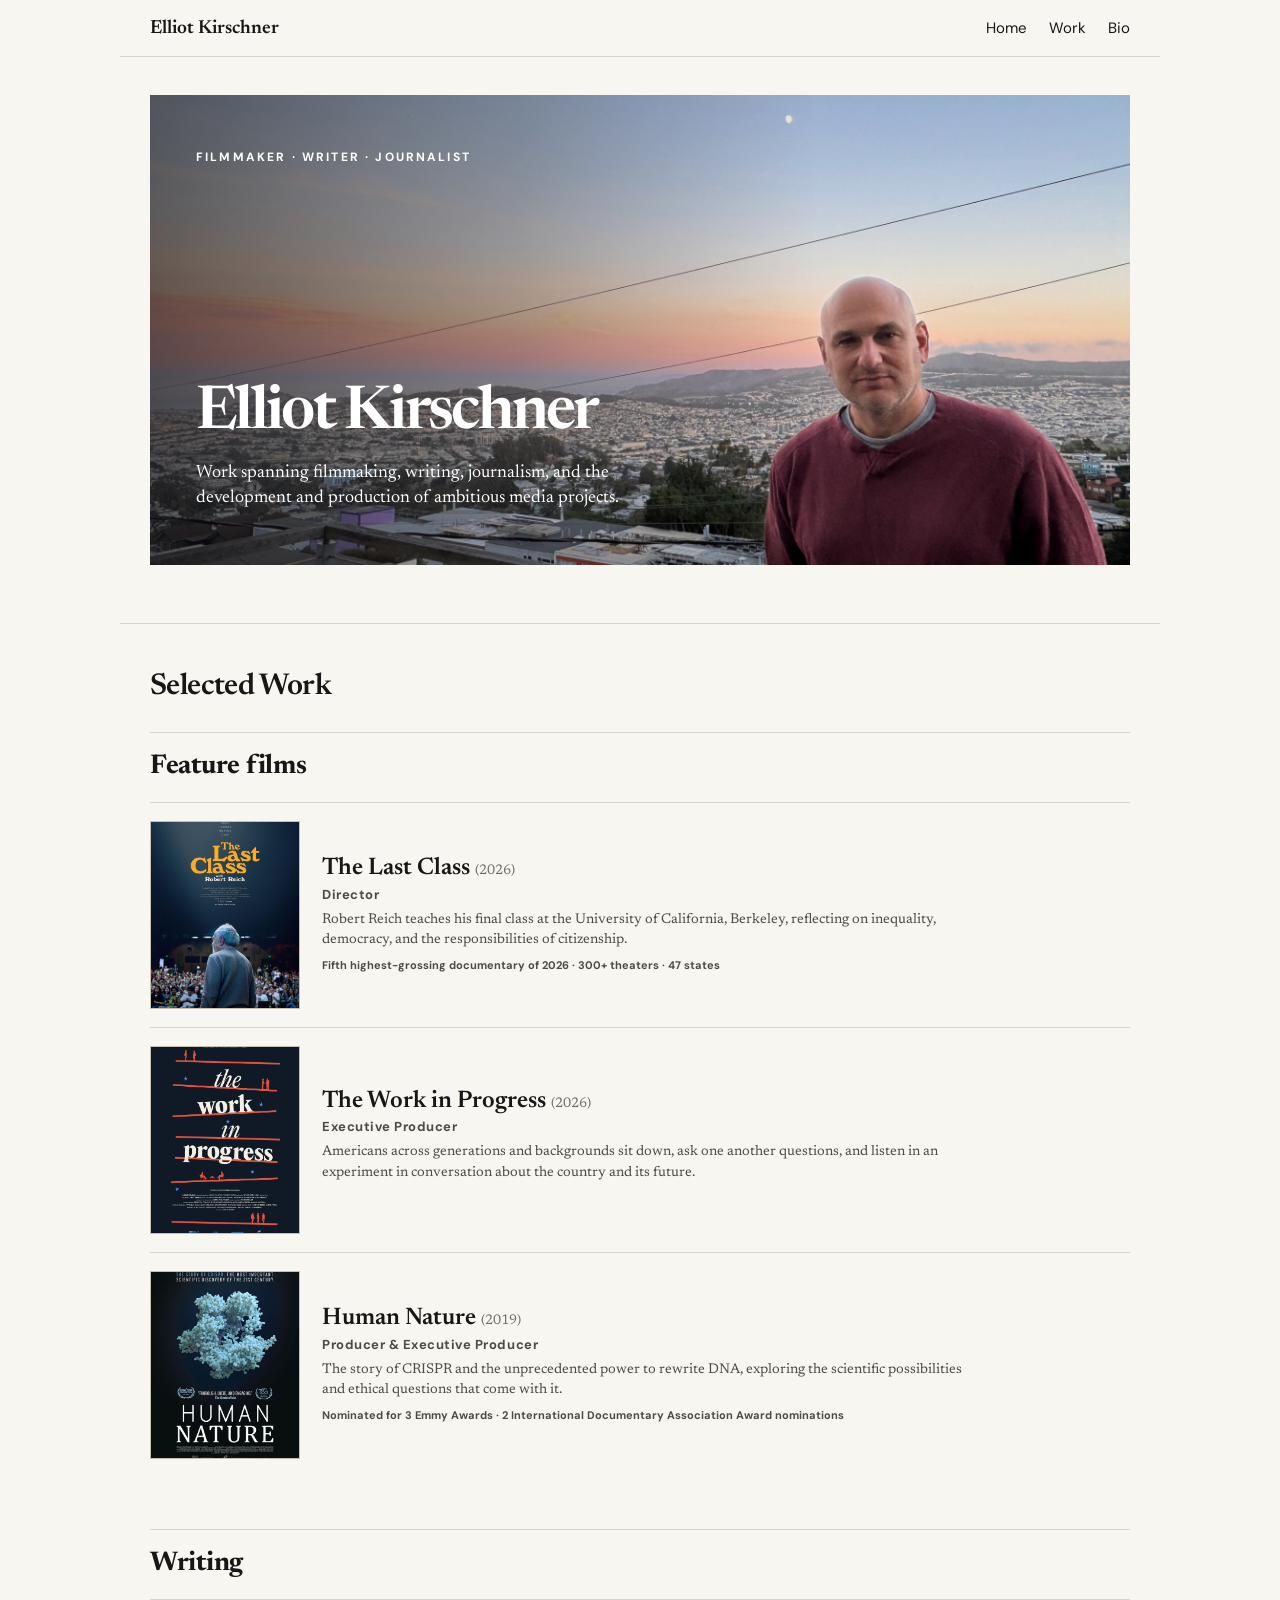
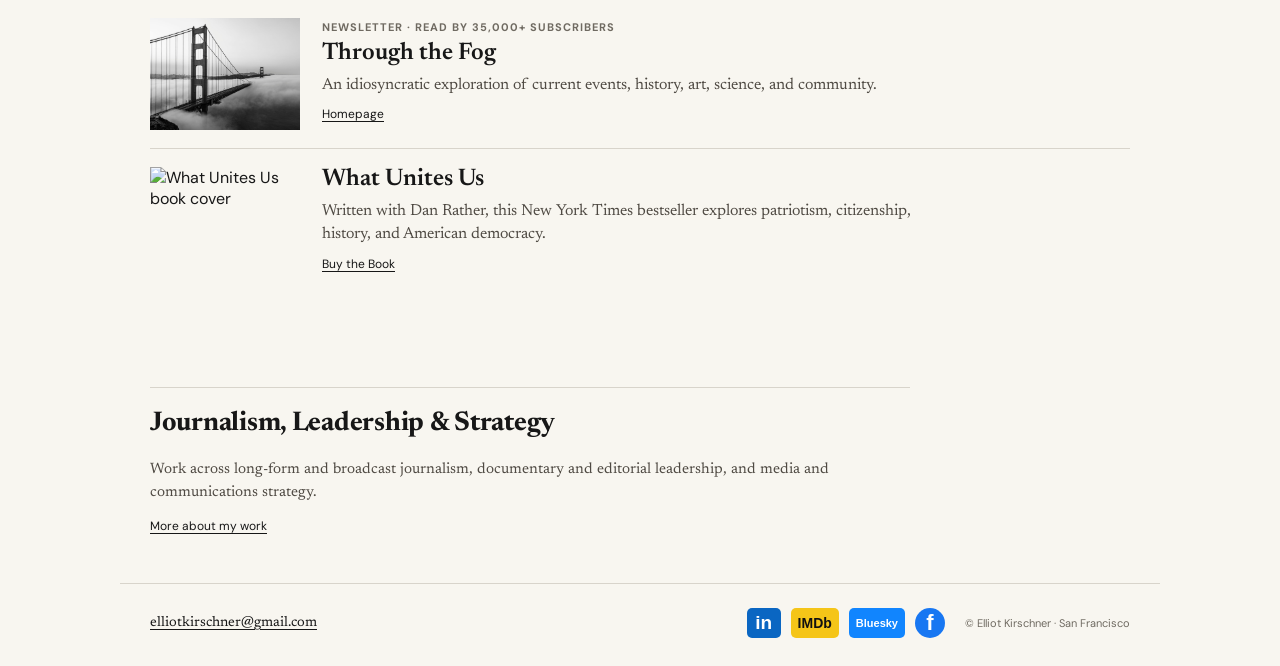
==== commit 95f44f95: "Add files via upload" ====
--- a/index.html
+++ b/index.html
@@ -26,8 +26,10 @@
     <img src="images/hero-banner.jpg" alt="Elliot Kirschner overlooking San Francisco at sunset">
     <div class="hero-copy">
       <div class="kicker">FILMMAKER · WRITER · JOURNALIST</div>
-      <h1>Elliot Kirschner</h1>
-      <p>Work spanning filmmaking, writing, journalism, and the development and production of ambitious media projects.</p>
+      <div class="hero-bottom">
+        <h1>Elliot Kirschner</h1>
+        <p>Work spanning filmmaking, writing, journalism, and the development and production of ambitious media projects.</p>
+      </div>
     </div>
   </div>
 </section>
@@ -81,11 +83,14 @@
       <article class="home-writing-item">
         <div class="home-writing-thumb"><img src="images/through-the-fog.jpg" alt="Golden Gate Bridge in fog"></div>
         <div>
+          <div class="writing-label">Newsletter · Read by 35,000+ subscribers</div>
           <h3><a href="https://elliotkirschner.substack.com/" target="_blank" rel="noopener">Through the Fog</a></h3>
-          <p>Read by 35,000+ subscribers, an idiosyncratic exploration of current events, history, art, science, and community.</p>
+          <p>An idiosyncratic exploration of current events, history, art, science, and community.</p>
+          <a class="quiet-link" href="https://elliotkirschner.substack.com/" target="_blank" rel="noopener">Homepage</a>
         </div>
       </article>
-      <article class="home-writing-item book-item">
+
+      <article class="home-writing-item">
         <div class="home-writing-thumb book"><img src="https://www.hachettebookgroup.com/wp-content/uploads/2026/02/9781616209940.jpg" alt="What Unites Us book cover"></div>
         <div>
           <h3>What Unites Us</h3>
--- a/styles.css
+++ b/styles.css
@@ -4,28 +4,29 @@
 body{margin:0;background:var(--paper);color:var(--ink);font-family:"DM Sans",Arial,sans-serif}
 img{display:block;max-width:100%} a{color:inherit}
 .wrap{max-width:1040px;margin:0 auto;padding-left:30px;padding-right:30px}
+
 .site-header{display:flex;justify-content:space-between;align-items:center;padding-top:18px;padding-bottom:18px;border-bottom:1px solid var(--line)}
 .brand{text-decoration:none;font:600 19px "Newsreader",Georgia,serif}
 nav{display:flex;gap:22px} nav a{text-decoration:none;font-size:15px}
 
 .hero{padding-top:38px;padding-bottom:58px}
-.hero-stage{position:relative;height:390px;overflow:hidden;background:#d8d4cb}
-.hero-stage>img{position:absolute;inset:0;width:100%;height:100%;object-fit:cover;object-position:center 50%}
-.hero-stage:after{content:"";position:absolute;inset:0;background:linear-gradient(90deg,rgba(14,14,17,.58) 0%,rgba(14,14,17,.34) 38%,rgba(14,14,17,.08) 62%,rgba(14,14,17,0) 75%)}
-.hero-copy{position:relative;z-index:1;width:56%;max-width:560px;padding:48px 44px 36px;color:#fff}
-.kicker{font-size:12px;letter-spacing:.18em;text-transform:uppercase;font-weight:700;margin-bottom:10px}
-.hero h1{font:600 60px/.95 "Newsreader",Georgia,serif;letter-spacing:-.045em;margin:0 0 22px}
+.hero-stage{position:relative;height:470px;overflow:hidden;background:#d8d4cb}
+.hero-stage>img{position:absolute;inset:0;width:100%;height:100%;object-fit:cover;object-position:center 48%}
+.hero-stage:after{content:"";position:absolute;inset:0;background:linear-gradient(90deg,rgba(14,14,17,.64) 0%,rgba(14,14,17,.36) 38%,rgba(14,14,17,.06) 68%,rgba(14,14,17,0) 100%)}
+.hero-copy{position:relative;z-index:1;height:100%;width:58%;max-width:590px;padding:54px 46px;color:#fff;display:flex;flex-direction:column}
+.kicker{font-size:12px;letter-spacing:.18em;text-transform:uppercase;font-weight:700}
+.hero-bottom{margin-top:auto}
+.hero h1{font:600 60px/.95 "Newsreader",Georgia,serif;letter-spacing:-.045em;margin:0 0 18px}
 .hero-copy p{font:400 18px/1.4 "Newsreader",Georgia,serif;margin:0;max-width:520px}
 
 .page-intro{padding-top:48px;padding-bottom:26px}
 .page-intro h1{font:600 36px/1 "Newsreader",Georgia,serif;letter-spacing:-.025em;margin:0}
-.bio-intro h1{font-size:38px}
 
 .section{border-top:1px solid var(--line);padding-top:48px;padding-bottom:48px}
 .major-heading{font:600 30px/1 "Newsreader",Georgia,serif;letter-spacing:-.02em;margin:0 0 30px}
 .home-block{border-top:1px solid var(--line);padding-top:20px}
 .home-block+.home-block{margin-top:52px}
-.section-heading{font:700 27px/1 "Newsreader",Georgia,serif;letter-spacing:-.01em;margin:0 0 22px}
+.section-heading,.more-work h2{font:700 27px/1 "Newsreader",Georgia,serif;letter-spacing:-.01em;margin:0 0 22px}
 .section-dek{font:400 16px/1.55 "Newsreader",Georgia,serif;color:#4f4a43;max-width:760px;margin:-6px 0 24px}
 
 .home-film-list{display:flex;flex-direction:column}
@@ -35,23 +36,24 @@
 .home-film-copy h3{font:600 24px/1.05 "Newsreader",Georgia,serif;margin:0 0 4px}
 .home-film-copy h3 a{text-decoration:none}
 .home-film-copy h3 span{font-size:14px;font-weight:400;color:var(--muted)}
-.role{font-size:11px;text-transform:uppercase;letter-spacing:.09em;color:var(--muted);font-weight:600;margin:0 0 7px}
+.role{font-size:13px;letter-spacing:.04em;color:#4f4a43;font-weight:700;margin:0 0 7px}
+.role.small{font-size:10px;text-transform:uppercase;letter-spacing:.09em;color:var(--muted);margin:0}
 .home-film-copy p{font:400 14px/1.45 "Newsreader",Georgia,serif;color:#4f4a43;margin:0 0 8px;max-width:650px}
 .film-meta{font-size:11px;line-height:1.4;font-weight:700;color:#4f4a43}
 
 .home-writing-list{display:grid;grid-template-columns:1fr;gap:0}
 .home-writing-item{display:grid;grid-template-columns:150px 1fr;gap:22px;padding:18px 0;border-top:1px solid var(--line);align-items:start}
-.home-writing-item.book-item{grid-template-columns:110px 1fr}
-.home-writing-thumb{aspect-ratio:4/3;overflow:hidden;background:#ddd7ca}
-.home-writing-thumb.book{aspect-ratio:2/3;padding:6px;background:#efe8da}
-.home-writing-thumb img{width:100%;height:100%;object-fit:cover}.home-writing-thumb.book img{object-fit:contain}
-.home-writing-item h3{font:600 24px/1.05 "Newsreader",Georgia,serif;margin:4px 0 8px}
+.home-writing-thumb{width:150px;height:112px;overflow:hidden;background:#ddd7ca}
+.home-writing-thumb.book{height:150px;background:transparent;overflow:hidden;display:flex;align-items:flex-start;justify-content:flex-start}
+.home-writing-thumb img{width:100%;height:100%;object-fit:cover}
+.home-writing-thumb.book img{width:100%;height:100%;object-fit:contain;object-position:left top}
+.writing-label{font-size:11px;text-transform:uppercase;letter-spacing:.09em;font-weight:700;color:var(--muted);margin:2px 0 7px}
+.home-writing-item h3{font:600 24px/1.05 "Newsreader",Georgia,serif;margin:0 0 8px}
 .home-writing-item h3 a{text-decoration:none}
 .home-writing-item h3 a:hover{text-decoration:underline;text-underline-offset:4px}
 .home-writing-item p{font:400 16px/1.45 "Newsreader",Georgia,serif;color:#4f4a43;margin:0;max-width:620px}
 .quiet-link{display:inline-block;margin-top:9px;font-size:12px;text-underline-offset:3px}
 .more-work{margin-top:52px;padding-top:22px;border-top:1px solid var(--line);max-width:760px}
-.more-work h2{font:600 22px/1.1 "Newsreader",Georgia,serif;margin:0 0 8px}
 .more-work p{font:400 15px/1.5 "Newsreader",Georgia,serif;color:#4f4a43;margin:0 0 10px}
 .more-work a{font-size:12px;text-underline-offset:3px}
 
@@ -63,7 +65,6 @@
 .poster:hover .poster-hover,.poster:focus-visible .poster-hover{opacity:1}
 .poster:hover img,.poster:focus-visible img{transform:scale(1.025);filter:brightness(.8)}
 .film h3{font:600 17px/1.08 "Newsreader",Georgia,serif;margin:8px 0 3px}.film h3 a{text-decoration:none}
-.film .role{font-size:10px;margin:0}
 
 .writing-grid{display:grid;grid-template-columns:1fr 1fr;gap:30px}
 .writing-feature{border-top:1px solid var(--line);padding-top:16px;display:grid;grid-template-columns:minmax(130px,.36fr) minmax(0,.64fr);gap:16px;align-items:start}
@@ -105,17 +106,18 @@
   .wrap{padding-left:18px;padding-right:18px}
   .brand{font-size:18px} nav{gap:14px} nav a{font-size:14px}
   .hero{padding-top:26px;padding-bottom:42px}
-  .hero-stage{height:430px}
-  .hero-stage>img{object-position:72% 50%}
+  .hero-stage{height:500px}
+  .hero-stage>img{object-position:72% 48%}
   .hero-stage:after{background:linear-gradient(180deg,rgba(8,12,14,.62) 0%,rgba(8,12,14,.38) 34%,rgba(8,12,14,.08) 58%,rgba(8,12,14,0) 76%)}
-  .hero-copy{width:100%;max-width:100%;padding:26px 20px 0}
-  .hero h1{font-size:46px}.hero-copy p{font-size:16px;max-width:84%}
+  .hero-copy{width:100%;max-width:100%;padding:28px 22px 28px}
+  .hero h1{font-size:46px}.hero-copy p{font-size:16px;max-width:88%}
   .home-film{grid-template-columns:105px 1fr;gap:16px;align-items:start}
   .home-poster{width:105px;height:132px}
   .home-film-copy h3{font-size:20px}
   .films{grid-template-columns:repeat(2,minmax(0,1fr));gap:20px 14px}
-  .film h3{font-size:17px}
-  .home-writing-item,.home-writing-item.book-item{grid-template-columns:100px 1fr;gap:16px}
+  .home-writing-item{grid-template-columns:100px 1fr;gap:16px}
+  .home-writing-thumb{width:100px;height:75px}
+  .home-writing-thumb.book{height:100px}
   .writing-grid,.breadth-grid,.bio-layout{grid-template-columns:1fr}
   .bio-photo{height:300px}
   .footer{align-items:flex-start;flex-direction:column}
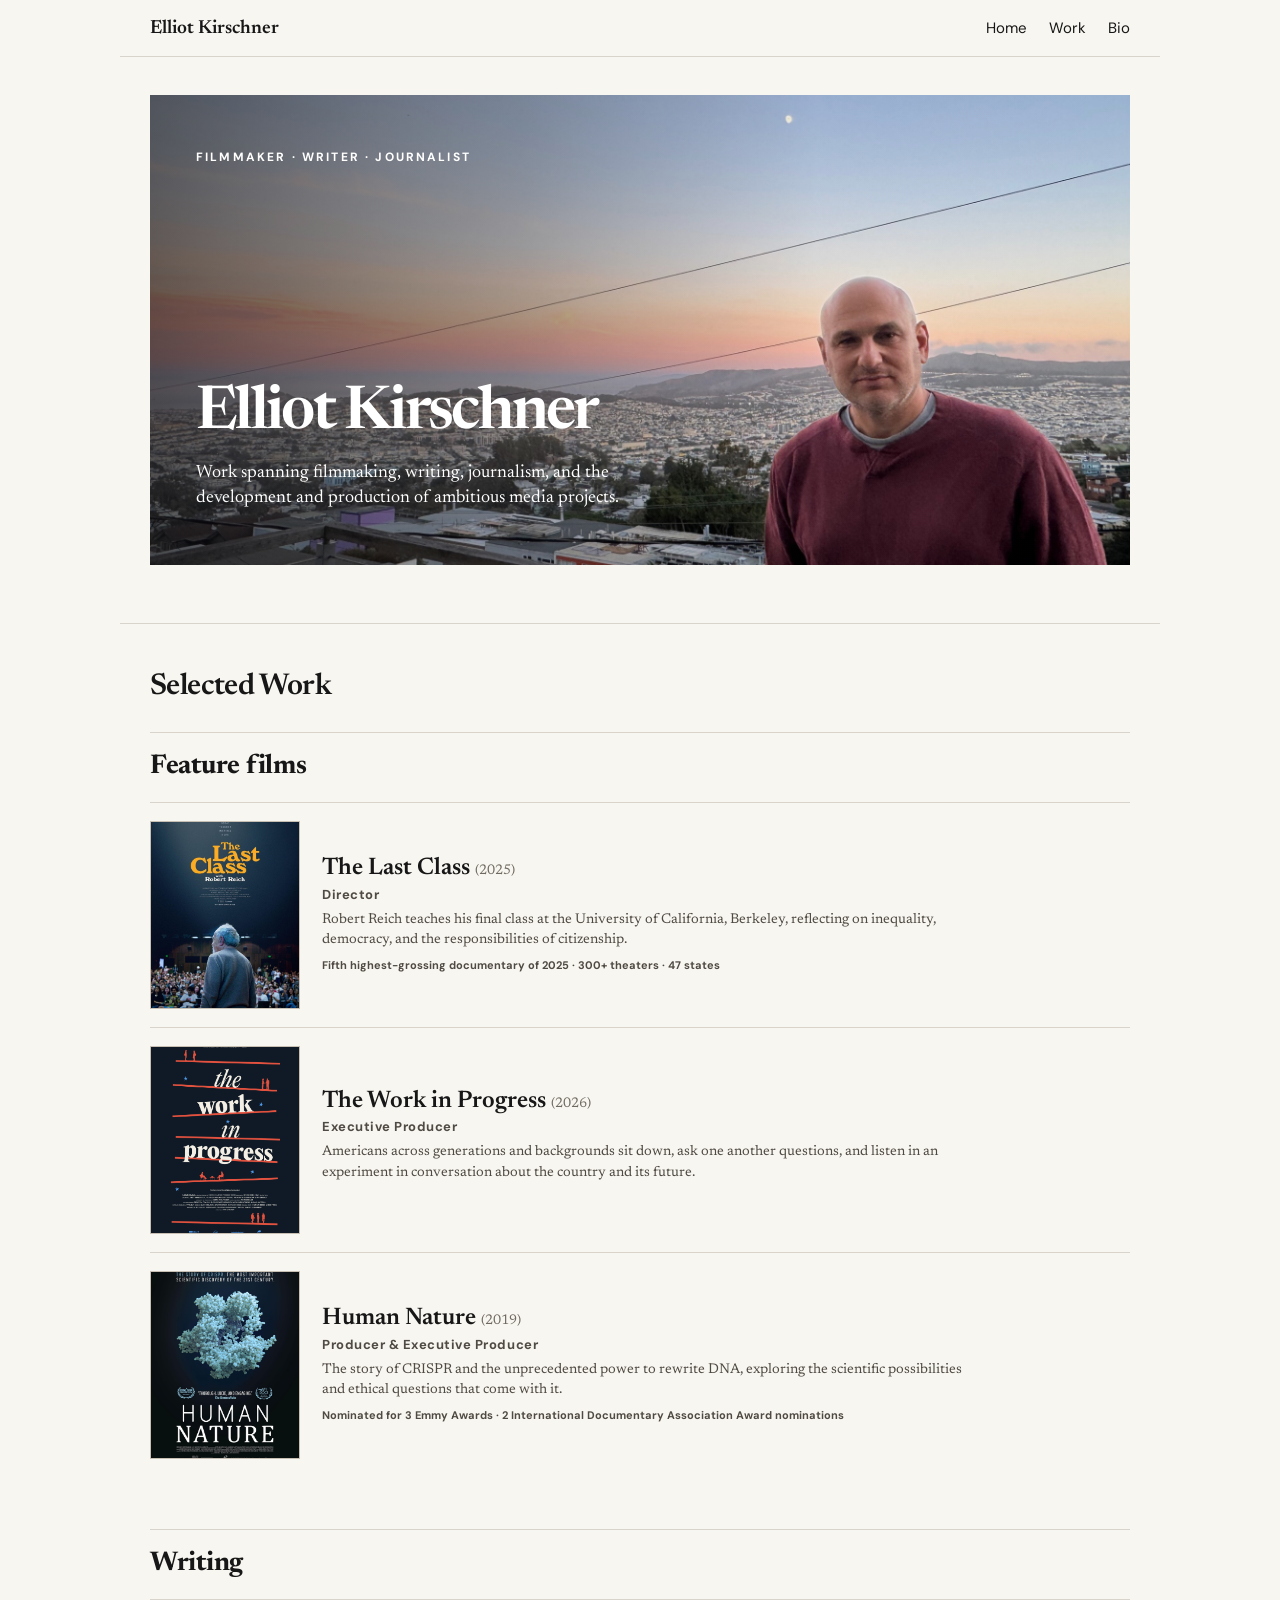
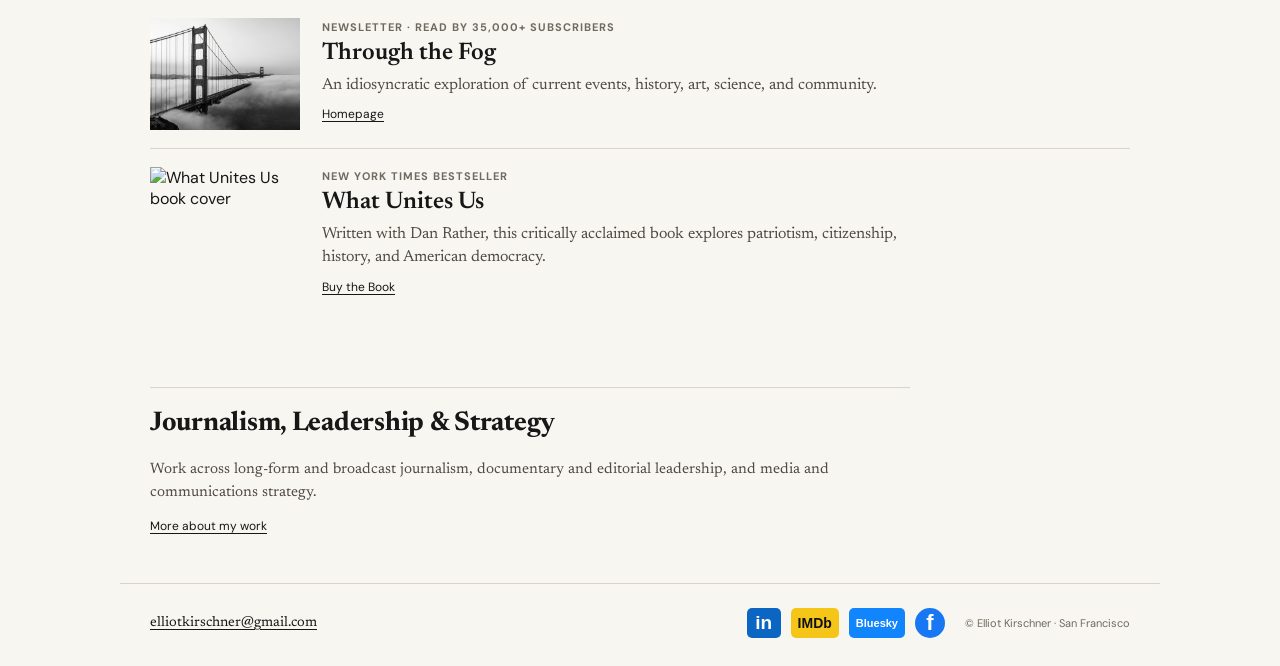
==== commit 1d340f79: "Add files via upload" ====
--- a/index.html
+++ b/index.html
@@ -45,10 +45,10 @@
           <img src="images/the-last-class.jpg" alt="The Last Class poster">
         </a>
         <div class="home-film-copy">
-          <h3><a href="https://www.thelastclassfilm.com/" target="_blank" rel="noopener">The Last Class</a> <span>(2026)</span></h3>
+          <h3><a href="https://www.thelastclassfilm.com/" target="_blank" rel="noopener">The Last Class</a> <span>(2025)</span></h3>
           <div class="role">Director</div>
           <p>Robert Reich teaches his final class at the University of California, Berkeley, reflecting on inequality, democracy, and the responsibilities of citizenship.</p>
-          <div class="film-meta">Fifth highest-grossing documentary of 2026 · 300+ theaters · 47 states</div>
+          <div class="film-meta">Fifth highest-grossing documentary of 2025 · 300+ theaters · 47 states</div>
         </div>
       </article>
 
@@ -93,8 +93,9 @@
       <article class="home-writing-item">
         <div class="home-writing-thumb book"><img src="https://www.hachettebookgroup.com/wp-content/uploads/2026/02/9781616209940.jpg" alt="What Unites Us book cover"></div>
         <div>
+          <div class="writing-label">New York Times bestseller</div>
           <h3>What Unites Us</h3>
-          <p>Written with Dan Rather, this New York Times bestseller explores patriotism, citizenship, history, and American democracy.</p>
+          <p>Written with Dan Rather, this critically acclaimed book explores patriotism, citizenship, history, and American democracy.</p>
           <a class="quiet-link" href="https://bookshop.org/p/books/what-unites-us-reflections-on-patriotism-dan-rather/f3077789782a087e" target="_blank" rel="noopener">Buy the Book</a>
         </div>
       </article>
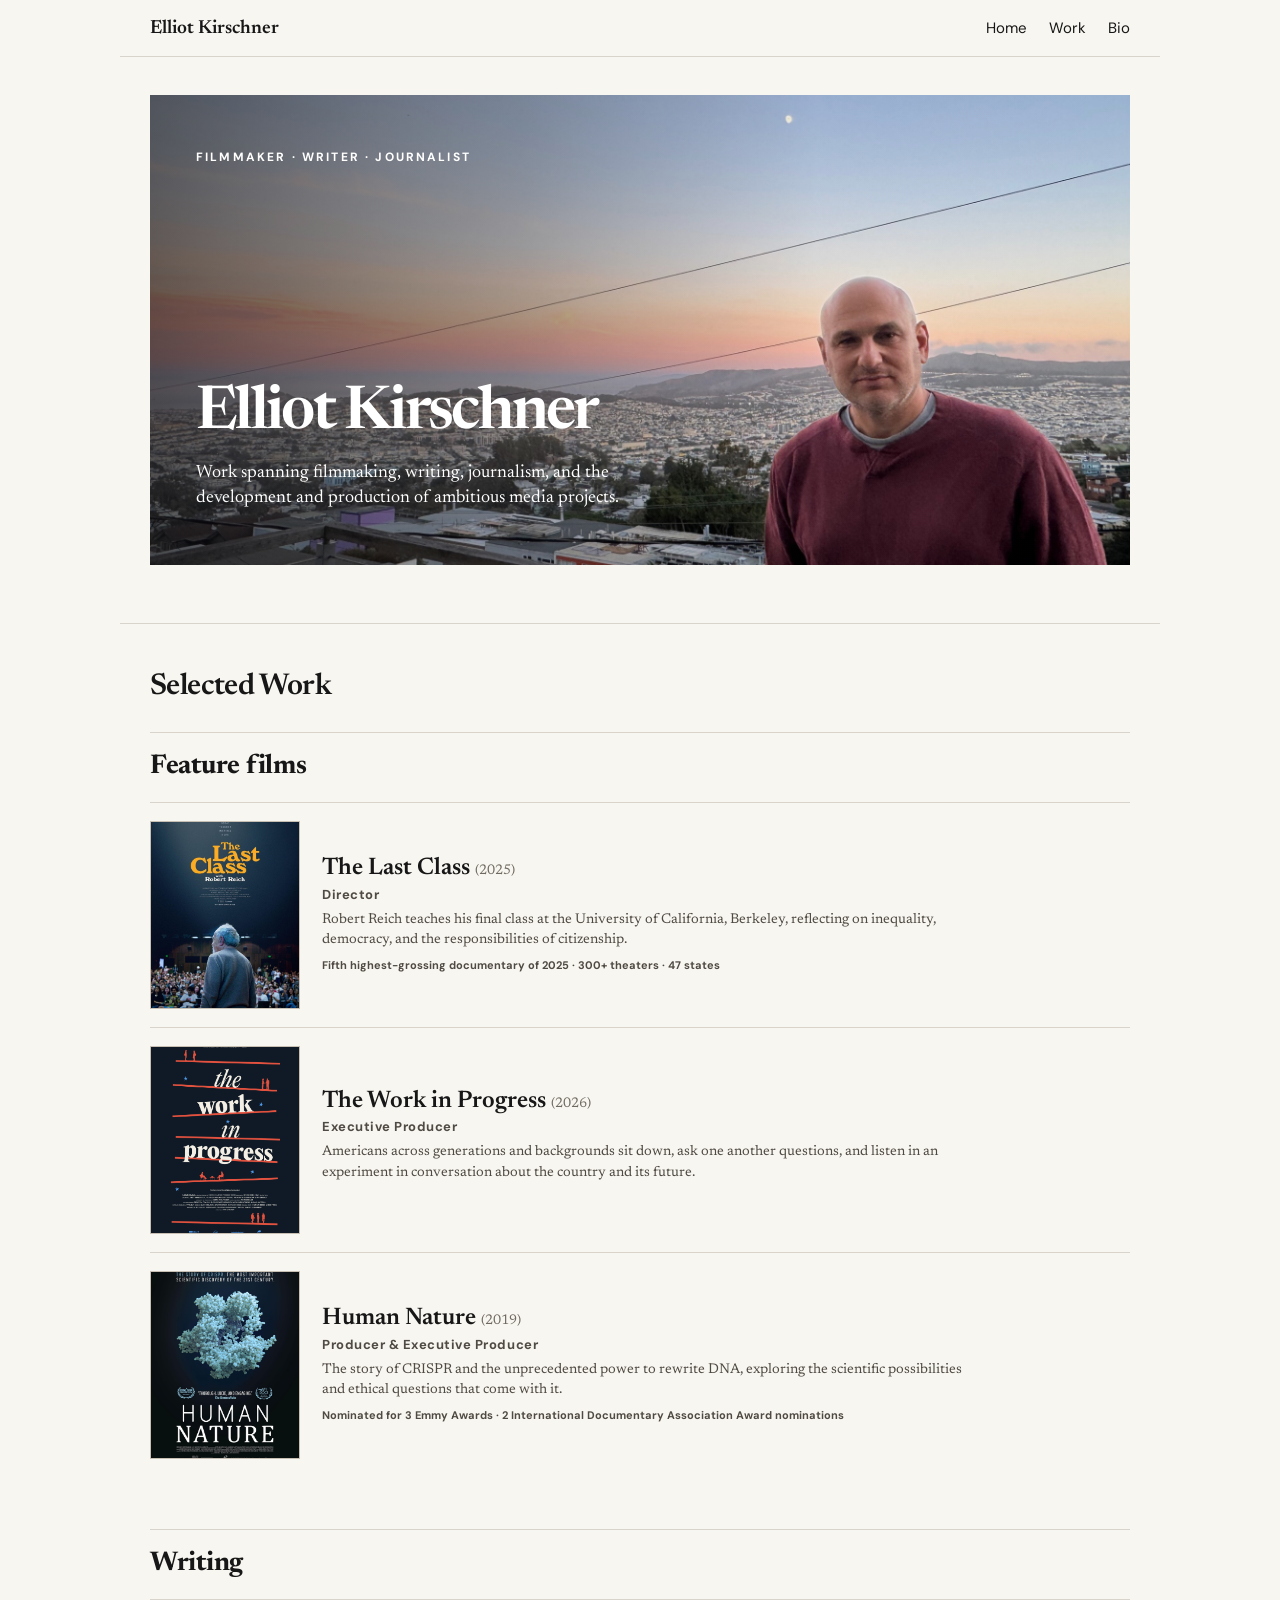
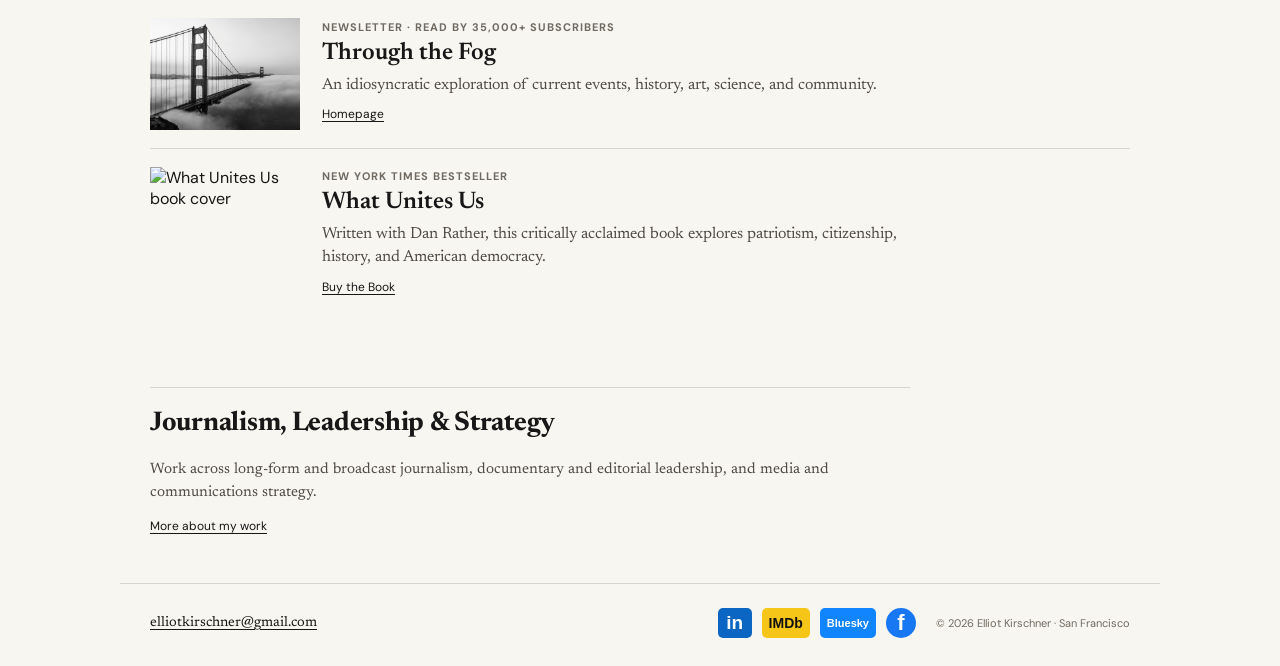
==== commit c491c4aa: "Add files via upload" ====
--- a/index.html
+++ b/index.html
@@ -13,7 +13,8 @@
 <body>
 <header class="site-header wrap">
   <a class="brand" href="index.html">Elliot Kirschner</a>
-  <nav>
+  <button class="menu-toggle" type="button" aria-label="Open navigation" aria-expanded="false">☰</button>
+  <nav class="site-nav-links">
     <a href="index.html">Home</a>
     <a href="work.html">Work</a>
     <a href="bio.html">Bio</a>
--- a/styles.css
+++ b/styles.css
@@ -7,7 +7,7 @@
 
 .site-header{display:flex;justify-content:space-between;align-items:center;padding-top:18px;padding-bottom:18px;border-bottom:1px solid var(--line)}
 .brand{text-decoration:none;font:600 19px "Newsreader",Georgia,serif}
-nav{display:flex;gap:22px} nav a{text-decoration:none;font-size:15px}
+.site-nav-links{display:flex;gap:22px}.site-nav-links a{text-decoration:none;font-size:15px}.menu-toggle{display:none;border:0;background:transparent;color:inherit;padding:4px;font-size:24px;line-height:1;cursor:pointer}
 
 .hero{padding-top:38px;padding-bottom:58px}
 .hero-stage{position:relative;height:470px;overflow:hidden;background:#d8d4cb}
@@ -104,7 +104,12 @@
 }
 @media(max-width:700px){
   .wrap{padding-left:18px;padding-right:18px}
-  .brand{font-size:18px} nav{gap:14px} nav a{font-size:14px}
+  .site-header{position:relative}
+  .brand{font-size:18px}
+  .menu-toggle{display:block}
+  .site-nav-links{display:none;position:absolute;right:18px;top:100%;z-index:50;min-width:150px;padding:8px 0;background:var(--paper);border:1px solid var(--line);box-shadow:0 10px 24px rgba(0,0,0,.08);flex-direction:column;gap:0}
+  .site-nav-links.open{display:flex}
+  .site-nav-links a{display:block;padding:10px 14px;font-size:14px}
   .hero{padding-top:26px;padding-bottom:42px}
   .hero-stage{height:500px}
   .hero-stage>img{object-position:72% 48%}
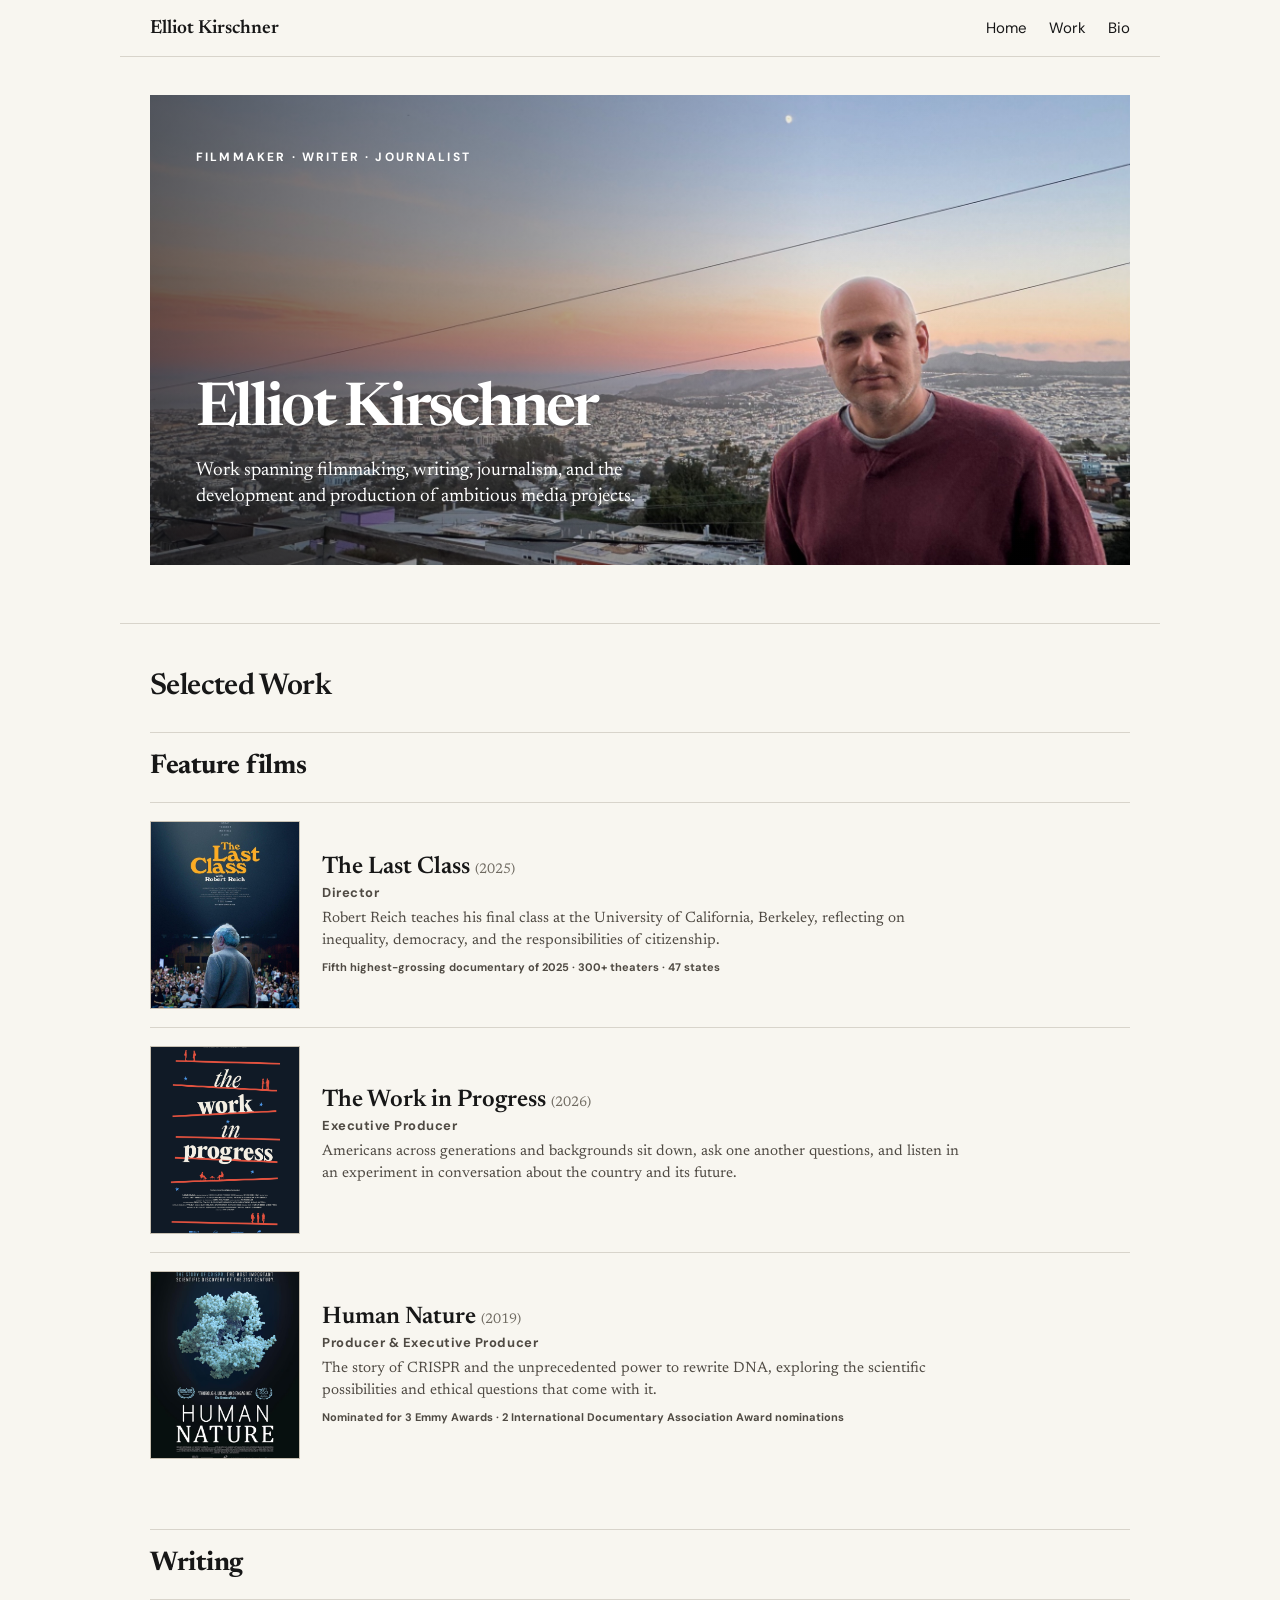
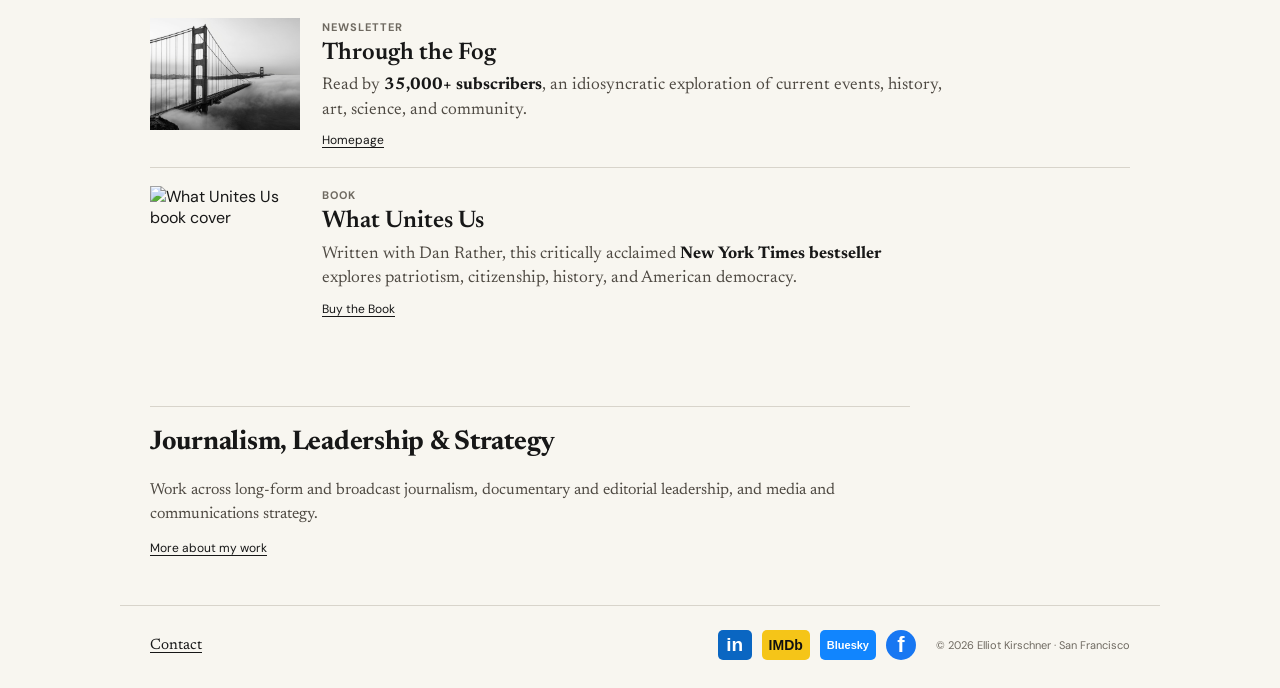
==== commit b4028696: "Add files via upload" ====
--- a/index.html
+++ b/index.html
@@ -84,9 +84,9 @@
       <article class="home-writing-item">
         <div class="home-writing-thumb"><img src="images/through-the-fog.jpg" alt="Golden Gate Bridge in fog"></div>
         <div>
-          <div class="writing-label">Newsletter · Read by 35,000+ subscribers</div>
+          <div class="writing-label">Newsletter</div>
           <h3><a href="https://elliotkirschner.substack.com/" target="_blank" rel="noopener">Through the Fog</a></h3>
-          <p>An idiosyncratic exploration of current events, history, art, science, and community.</p>
+          <p>Read by <strong>35,000+ subscribers</strong>, an idiosyncratic exploration of current events, history, art, science, and community.</p>
           <a class="quiet-link" href="https://elliotkirschner.substack.com/" target="_blank" rel="noopener">Homepage</a>
         </div>
       </article>
@@ -94,9 +94,9 @@
       <article class="home-writing-item">
         <div class="home-writing-thumb book"><img src="https://www.hachettebookgroup.com/wp-content/uploads/2026/02/9781616209940.jpg" alt="What Unites Us book cover"></div>
         <div>
-          <div class="writing-label">New York Times bestseller</div>
+          <div class="writing-label">Book</div>
           <h3>What Unites Us</h3>
-          <p>Written with Dan Rather, this critically acclaimed book explores patriotism, citizenship, history, and American democracy.</p>
+          <p>Written with Dan Rather, this critically acclaimed <strong>New York Times bestseller</strong> explores patriotism, citizenship, history, and American democracy.</p>
           <a class="quiet-link" href="https://bookshop.org/p/books/what-unites-us-reflections-on-patriotism-dan-rather/f3077789782a087e" target="_blank" rel="noopener">Buy the Book</a>
         </div>
       </article>
@@ -111,7 +111,7 @@
 </section>
 </main>
 <footer class="wrap footer">
-  <a class="contact" href="mailto:elliotkirschner@gmail.com">elliotkirschner@gmail.com</a>
+  <a class="contact js-contact" href="#" aria-label="Email Elliot Kirschner">Contact</a>
   <div class="social-links">
     <a class="social linkedin" href="https://www.linkedin.com/in/elliot-kirschner-91571211" target="_blank" rel="noopener" aria-label="LinkedIn">in</a>
     <a class="social imdb" href="https://www.imdb.com/name/nm2803921/" target="_blank" rel="noopener" aria-label="IMDb">IMDb</a>
--- a/styles.css
+++ b/styles.css
@@ -5,7 +5,7 @@
 img{display:block;max-width:100%} a{color:inherit}
 .wrap{max-width:1040px;margin:0 auto;padding-left:30px;padding-right:30px}
 
-.site-header{display:flex;justify-content:space-between;align-items:center;padding-top:18px;padding-bottom:18px;border-bottom:1px solid var(--line)}
+.site-header{display:flex;justify-content:space-between;align-items:center;padding-top:18px;padding-bottom:18px;border-bottom:1px solid var(--line);position:sticky;top:0;z-index:100;background:var(--paper)}
 .brand{text-decoration:none;font:600 19px "Newsreader",Georgia,serif}
 .site-nav-links{display:flex;gap:22px}.site-nav-links a{text-decoration:none;font-size:15px}.menu-toggle{display:none;border:0;background:transparent;color:inherit;padding:4px;font-size:24px;line-height:1;cursor:pointer}
 
@@ -17,7 +17,7 @@
 .kicker{font-size:12px;letter-spacing:.18em;text-transform:uppercase;font-weight:700}
 .hero-bottom{margin-top:auto}
 .hero h1{font:600 60px/.95 "Newsreader",Georgia,serif;letter-spacing:-.045em;margin:0 0 18px}
-.hero-copy p{font:400 18px/1.4 "Newsreader",Georgia,serif;margin:0;max-width:520px}
+.hero-copy p{font:400 19px/1.4 "Newsreader",Georgia,serif;margin:0;max-width:520px}
 
 .page-intro{padding-top:48px;padding-bottom:26px}
 .page-intro h1{font:600 36px/1 "Newsreader",Georgia,serif;letter-spacing:-.025em;margin:0}
@@ -38,7 +38,7 @@
 .home-film-copy h3 span{font-size:14px;font-weight:400;color:var(--muted)}
 .role{font-size:13px;letter-spacing:.04em;color:#4f4a43;font-weight:700;margin:0 0 7px}
 .role.small{font-size:10px;text-transform:uppercase;letter-spacing:.09em;color:var(--muted);margin:0}
-.home-film-copy p{font:400 14px/1.45 "Newsreader",Georgia,serif;color:#4f4a43;margin:0 0 8px;max-width:650px}
+.home-film-copy p{font:400 15px/1.45 "Newsreader",Georgia,serif;color:#4f4a43;margin:0 0 8px;max-width:650px}
 .film-meta{font-size:11px;line-height:1.4;font-weight:700;color:#4f4a43}
 
 .home-writing-list{display:grid;grid-template-columns:1fr;gap:0}
@@ -51,10 +51,10 @@
 .home-writing-item h3{font:600 24px/1.05 "Newsreader",Georgia,serif;margin:0 0 8px}
 .home-writing-item h3 a{text-decoration:none}
 .home-writing-item h3 a:hover{text-decoration:underline;text-underline-offset:4px}
-.home-writing-item p{font:400 16px/1.45 "Newsreader",Georgia,serif;color:#4f4a43;margin:0;max-width:620px}
+.home-writing-item p{font:400 17px/1.45 "Newsreader",Georgia,serif;color:#4f4a43;margin:0;max-width:620px}
 .quiet-link{display:inline-block;margin-top:9px;font-size:12px;text-underline-offset:3px}
 .more-work{margin-top:52px;padding-top:22px;border-top:1px solid var(--line);max-width:760px}
-.more-work p{font:400 15px/1.5 "Newsreader",Georgia,serif;color:#4f4a43;margin:0 0 10px}
+.more-work p{font:400 16px/1.5 "Newsreader",Georgia,serif;color:#4f4a43;margin:0 0 10px}
 .more-work a{font-size:12px;text-underline-offset:3px}
 
 .work-section{padding-top:28px;padding-bottom:42px}
@@ -71,25 +71,25 @@
 .writing-image{width:100%;aspect-ratio:3/4;overflow:hidden;background:#ddd7ca;border:1px solid #c7c0b2}
 .writing-image.book{background:#efe8da;padding:10px}.writing-image img{width:100%;height:100%;object-fit:cover}.writing-image.book img{object-fit:contain}
 .writing-copy h3{font:600 24px/1.05 "Newsreader",Georgia,serif;margin:4px 0 8px}.writing-copy h3 a{text-decoration:none}
-.writing-copy p{font:400 15px/1.46 "Newsreader",Georgia,serif;color:#4f4a43;margin:8px 0 10px}
+.writing-copy p{font:400 16px/1.46 "Newsreader",Georgia,serif;color:#4f4a43;margin:8px 0 10px}
 .subheading{margin:14px 0 6px;font-size:10px;text-transform:uppercase;letter-spacing:.1em;color:var(--muted);font-weight:700}
 .selected-links{display:flex;flex-direction:column;gap:6px;align-items:flex-start}
-.selected-links a{font-size:12px;line-height:1.4;text-decoration:underline;text-underline-offset:3px;color:#4f4a43}
+.selected-links a{font-size:13px;line-height:1.4;text-decoration:underline;text-underline-offset:3px;color:#4f4a43}
 
 .breadth-grid{display:grid;grid-template-columns:repeat(2,minmax(0,1fr));gap:32px 40px}
 .breadth-type{font-size:10px;text-transform:uppercase;letter-spacing:.1em;color:var(--muted);margin-bottom:7px}
 .breadth-item h3{font:600 22px/1.08 "Newsreader",Georgia,serif;margin:0 0 7px}
-.breadth-item p{font:400 14px/1.52 "Newsreader",Georgia,serif;color:#4f4a43;margin:0}
+.breadth-item p{font:400 15px/1.52 "Newsreader",Georgia,serif;color:#4f4a43;margin:0}
 
 .bio-page{padding-bottom:68px}
 .bio-layout{display:grid;grid-template-columns:minmax(260px,.9fr) minmax(0,1.1fr);gap:36px;align-items:start}
 .bio-photo{margin:0;height:420px;overflow:hidden}
 .bio-photo img{width:100%;height:100%;object-fit:cover;object-position:center 50%}
-.bio-text p{font:400 17px/1.62 "Newsreader",Georgia,serif;color:#3f3b35;margin:0 0 20px}
+.bio-text p{font:400 18px/1.62 "Newsreader",Georgia,serif;color:#3f3b35;margin:0 0 20px}
 .bio-text strong{font-weight:700;color:#171717}
 
 .footer{border-top:1px solid var(--line);padding-top:24px;padding-bottom:28px;display:flex;align-items:center;gap:20px;flex-wrap:wrap}
-.contact{font:400 14px "Newsreader",Georgia,serif;text-underline-offset:3px;margin-right:auto}
+.contact{font:400 15px "Newsreader",Georgia,serif;text-underline-offset:3px;margin-right:auto}
 .social-links{display:flex;align-items:center;gap:10px}
 .social{display:inline-flex;align-items:center;justify-content:center;min-width:34px;height:30px;text-decoration:none;font-weight:700;border-radius:5px}
 .linkedin{font-family:Arial,sans-serif;font-size:19px;background:#0a66c2;color:#fff;padding:0 7px}
@@ -104,18 +104,19 @@
 }
 @media(max-width:700px){
   .wrap{padding-left:18px;padding-right:18px}
-  .site-header{position:relative}
   .brand{font-size:18px}
   .menu-toggle{display:block}
   .site-nav-links{display:none;position:absolute;right:18px;top:100%;z-index:50;min-width:150px;padding:8px 0;background:var(--paper);border:1px solid var(--line);box-shadow:0 10px 24px rgba(0,0,0,.08);flex-direction:column;gap:0}
   .site-nav-links.open{display:flex}
-  .site-nav-links a{display:block;padding:10px 14px;font-size:14px}
+  .site-nav-links a{display:block;padding:10px 14px;font-size:15px}
   .hero{padding-top:26px;padding-bottom:42px}
-  .hero-stage{height:500px}
-  .hero-stage>img{object-position:72% 48%}
-  .hero-stage:after{background:linear-gradient(180deg,rgba(8,12,14,.62) 0%,rgba(8,12,14,.38) 34%,rgba(8,12,14,.08) 58%,rgba(8,12,14,0) 76%)}
-  .hero-copy{width:100%;max-width:100%;padding:28px 22px 28px}
-  .hero h1{font-size:46px}.hero-copy p{font-size:16px;max-width:88%}
+  .hero-stage{height:505px;overflow:visible;background:var(--paper)}
+  .hero-stage>img{height:350px;object-position:72% 60%}
+  .hero-stage:after{height:350px;bottom:auto;background:linear-gradient(180deg,rgba(8,12,14,.50) 0%,rgba(8,12,14,.18) 34%,rgba(8,12,14,0) 72%)}
+  .hero-copy{width:100%;max-width:100%;height:350px;padding:26px 20px}
+  .hero-bottom{position:absolute;left:0;right:0;top:370px;color:var(--ink);padding:0 2px}
+  .hero h1{font-size:40px;margin-bottom:10px}
+  .hero-copy p{font-size:17px;max-width:100%;color:#3f3b35}
   .home-film{grid-template-columns:105px 1fr;gap:16px;align-items:start}
   .home-poster{width:105px;height:132px}
   .home-film-copy h3{font-size:20px}
@@ -128,3 +129,5 @@
   .footer{align-items:flex-start;flex-direction:column}
   .contact{margin-right:0}
 }
+
+.home-writing-item p strong{font-weight:700;color:var(--ink)}
